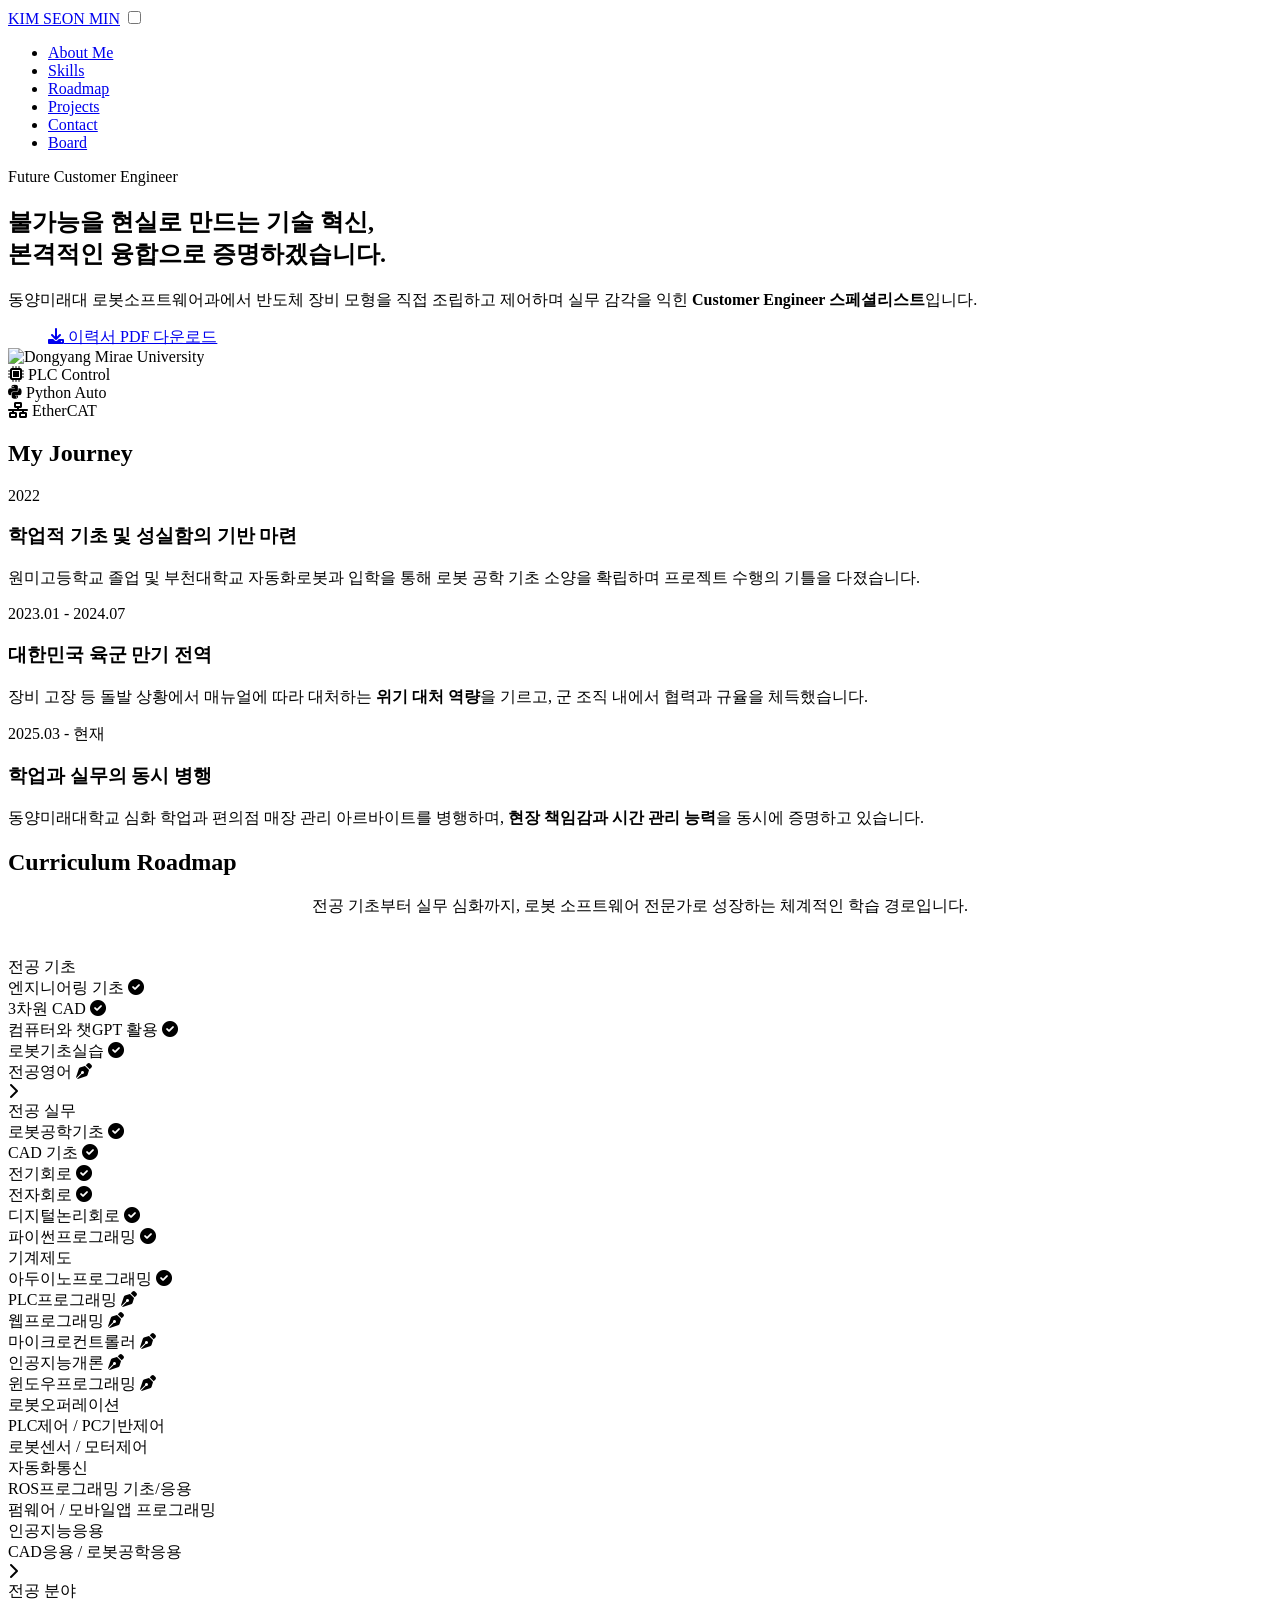
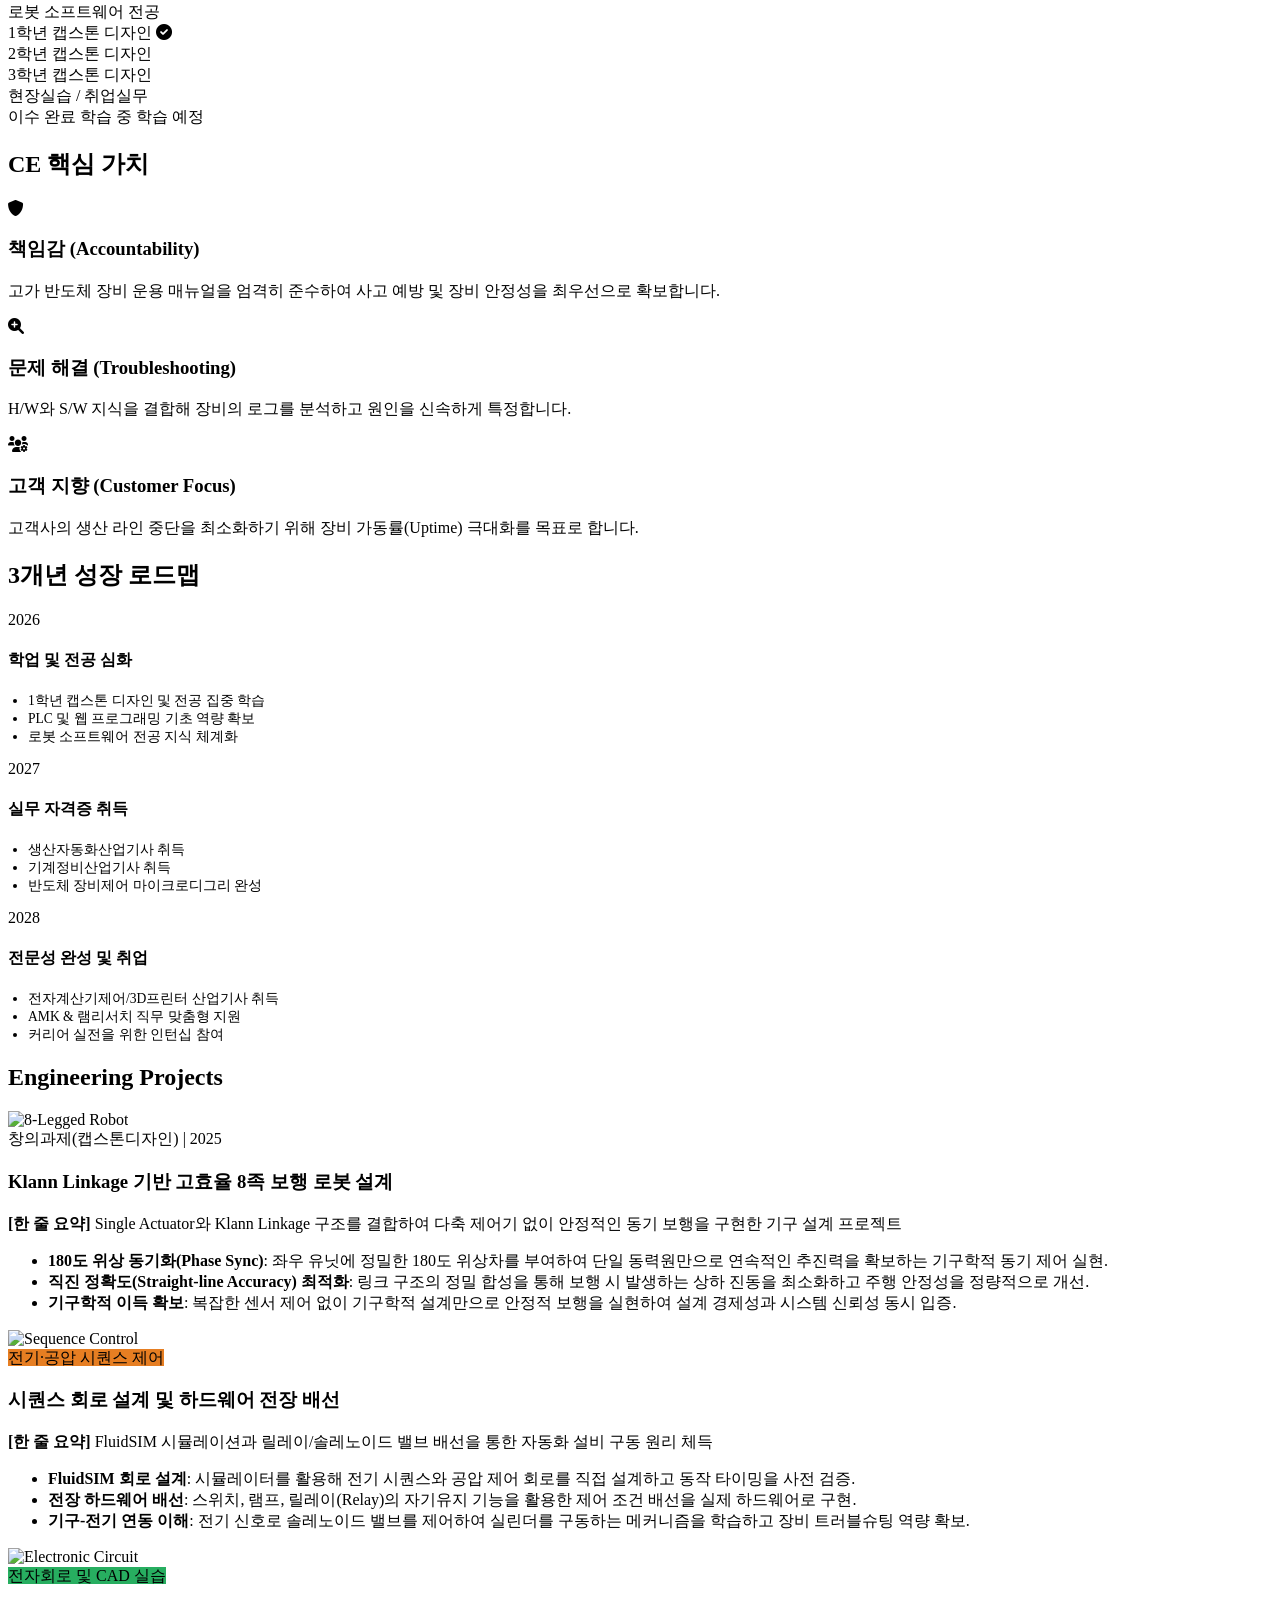
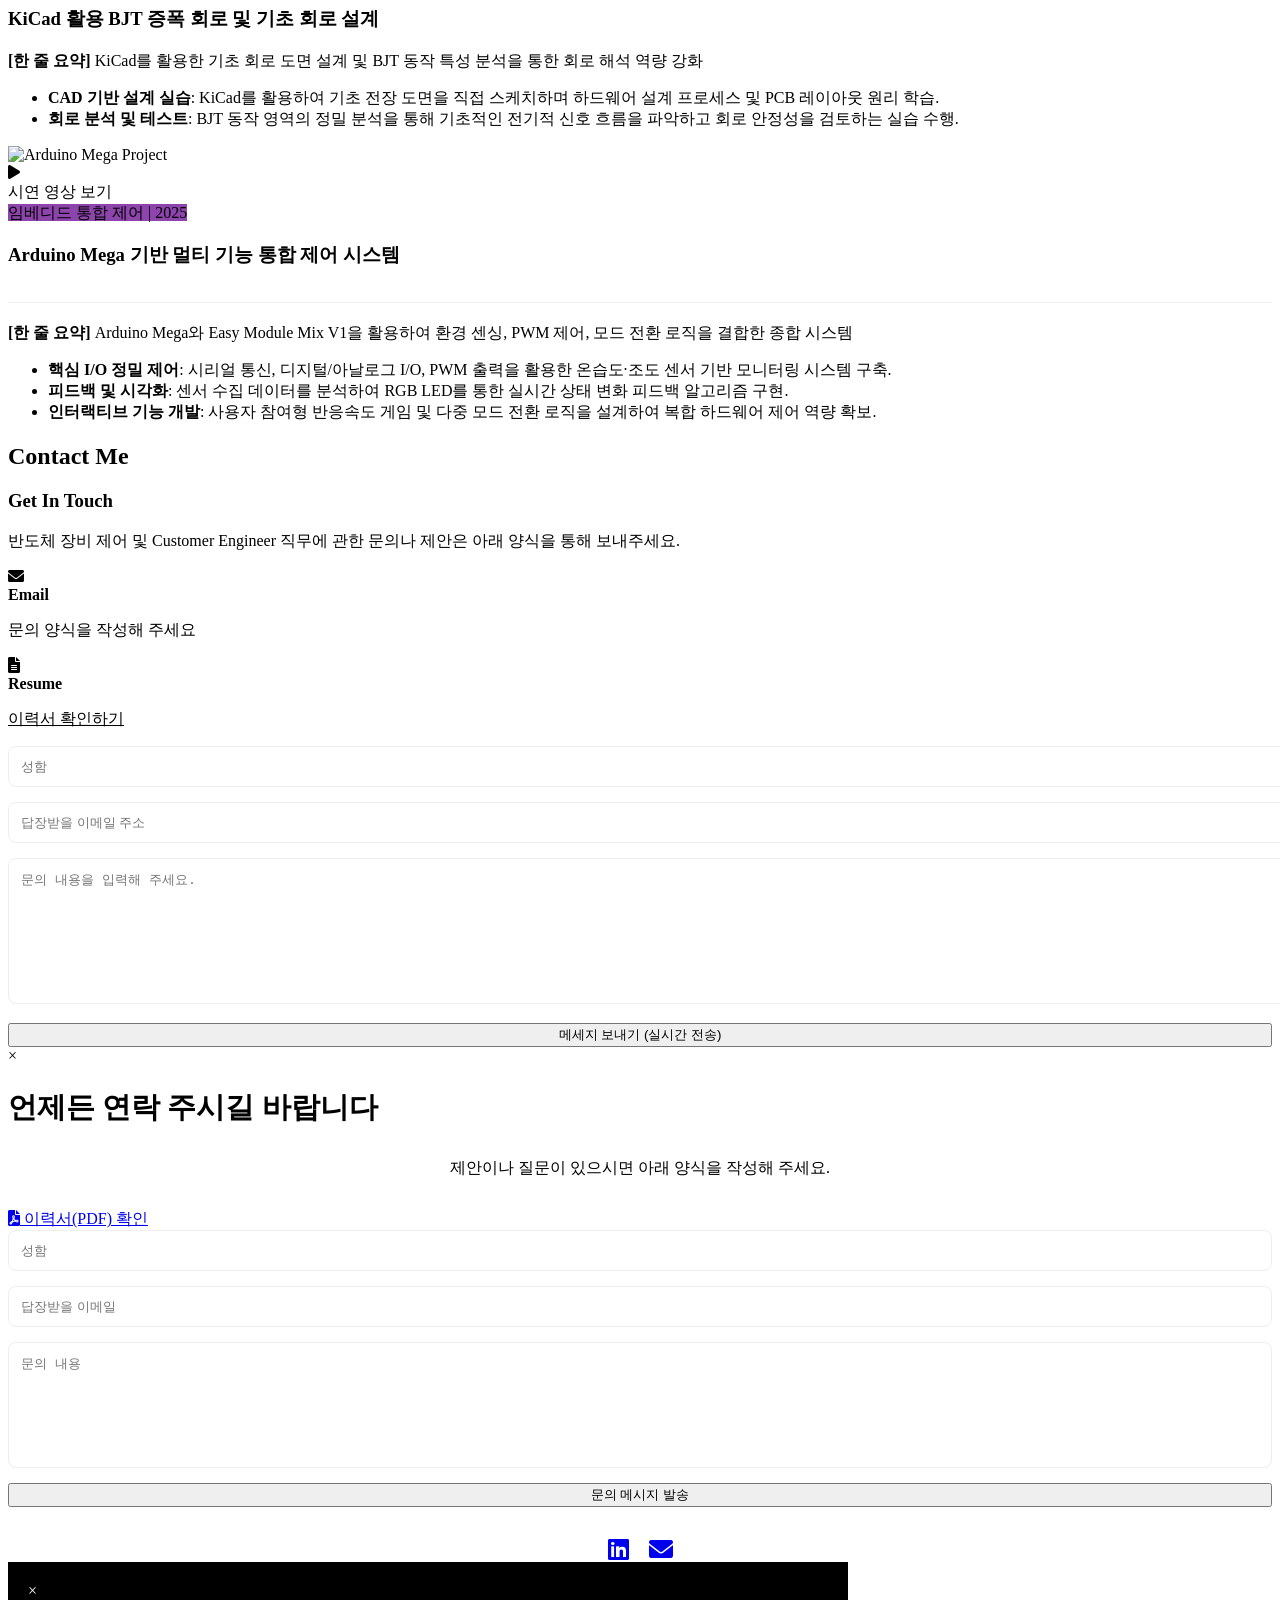
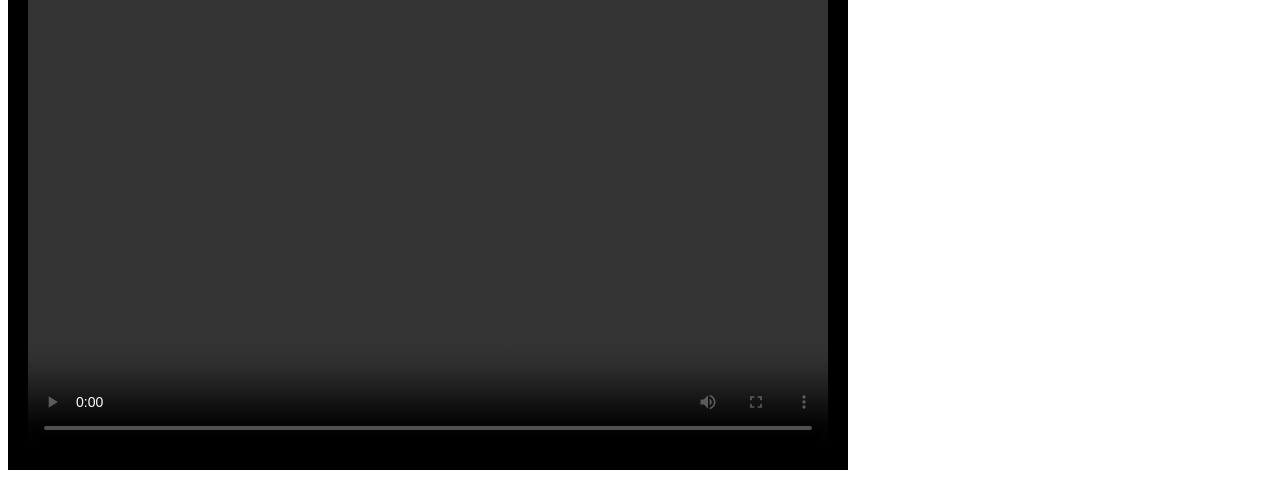
==== index.html @ 5b072cb4 "Add files via upload" ====
<!DOCTYPE html>
<html lang="ko">
<head>
    <meta charset="UTF-8">
    <meta name="viewport" content="width=device-width, initial-scale=1.0">
    <title>반도체 장비 제어 전문가 | Customer Engineer 포트폴리오</title>
    <meta name="description" content="AMK & 램리서치 타겟, 반도체 장비 제어(CE) 전문가 지망생의 차별화된 포트폴리오입니다.">
    <!-- Fonts: Montserrat & Open Sans -->
    <link href="https://fonts.googleapis.com/css2?family=Montserrat:wght@400;700;800&family=Open+Sans:wght@400;600;700&display=swap" rel="stylesheet">
    <!-- Font Awesome for icons -->
    <link rel="stylesheet" href="https://cdnjs.cloudflare.com/ajax/libs/font-awesome/6.0.0/css/all.min.css">
    <link rel="stylesheet" href="style.css">
</head>
<body>

    <!-- GNB -->
    <nav id="navbar">
        <div class="container">
            <a href="#home" class="logo">KIM SEON MIN</a>
            <input type="checkbox" id="nav-toggle" class="nav-toggle">
            <label for="nav-toggle" class="nav-toggle-label">
                <span></span>
            </label>
            <ul class="nav-links">
                <li><a href="#about">About Me</a></li>
                <li><a href="#skills">Skills</a></li>
                <li><a href="#roadmap">Roadmap</a></li>
                <li><a href="#projects">Projects</a></li>
                <li><a href="#contact">Contact</a></li>
                <li><a href="board.html">Board</a></li>
            </ul>
        </div>
    </nav>

    <!-- [Home] Hero: Split-Screen -->
    <section id="home" class="hero">
        <div class="container">
            <div class="hero-left fade-in">
                <span class="hero-badge">Future Customer Engineer</span>
                <h1>불가능을 현실로 만드는 기술 혁신,<br>본격적인 융합으로 증명하겠습니다.</h1>
                <p class="hero-p">동양미래대 로봇소프트웨어과에서 반도체 장비 모형을 직접 조립하고 제어하며 실무 감각을 익힌 <strong>Customer Engineer 스페셜리스트</strong>입니다.</p>
                <div class="hero-btns">
                    <a href="resume.html" target="_blank" class="btn-primary" style="padding: 15px 40px;"><i class="fas fa-download"></i> 이력서 PDF 다운로드</a>
                </div>
            </div>
            <div class="hero-right">
                <div class="layered-visual fade-in">
                    <img src="images/dmu_main.jpg" alt="Dongyang Mirae University" class="main-profile-img">
                    <div class="tech-layered-badge badge-1"><i class="fas fa-microchip"></i> PLC Control</div>
                    <div class="tech-layered-badge badge-2"><i class="fab fa-python"></i> Python Auto</div>
                    <div class="tech-layered-badge badge-3"><i class="fas fa-network-wired"></i> EtherCAT</div>
                </div>
            </div>
        </div>
    </section>

    <!-- [About Me] Detailed Timeline (Chronological: 2021 -> 2025) -->
    <section id="about" class="section bg-light">
        <div class="container">
            <h2 class="section-title fade-in">My Journey</h2>
            <div class="timeline fade-in">
                <!-- 1. Past -->
                <div class="timeline-item">
                    <div class="timeline-dot"></div>
                    <div class="timeline-date">2022</div>
                    <div class="timeline-content">
                        <h3>학업적 기초 및 성실함의 기반 마련</h3>
                        <p>원미고등학교 졸업 및 부천대학교 자동화로봇과 입학을 통해 로봇 공학 기초 소양을 확립하며 프로젝트 수행의 기틀을 다졌습니다.</p>
                    </div>
                </div>
                <!-- 2. Army -->
                <div class="timeline-item">
                    <div class="timeline-dot"></div>
                    <div class="timeline-date">2023.01 - 2024.07</div>
                    <div class="timeline-content">
                        <h3>대한민국 육군 만기 전역</h3>
                        <p>장비 고장 등 돌발 상황에서 매뉴얼에 따라 대처하는 <strong>위기 대처 역량</strong>을 기르고, 군 조직 내에서 협력과 규율을 체득했습니다.</p>
                    </div>
                </div>
                <!-- 3. Present (Newest) -->
                <div class="timeline-item">
                    <div class="timeline-dot"></div>
                    <div class="timeline-date">2025.03 - 현재</div>
                    <div class="timeline-content">
                        <h3>학업과 실무의 동시 병행</h3>
                        <p>동양미래대학교 심화 학업과 편의점 매장 관리 아르바이트를 병행하며, <strong>현장 책임감과 시간 관리 능력</strong>을 동시에 증명하고 있습니다.</p>
                    </div>
                </div>
            </div>
        </div>
    </section>

    <!-- [Curriculum] Academic Roadmap Expansion -->
    <section id="skills" class="section">
        <div class="container">
            <h2 class="section-title fade-in">Curriculum Roadmap</h2>
            <p class="section-subtitle fade-in" style="text-align: center; margin-bottom: 40px; color: var(--text-muted);">전공 기초부터 실무 심화까지, 로봇 소프트웨어 전문가로 성장하는 체계적인 학습 경로입니다.</p>
            
            <div class="curr-wrapper fade-in">
                <!-- 1. Foundation -->
                <div class="curr-card">
                    <div class="curr-header">전공 기초</div>
                    <div class="curr-list">
                        <div class="curr-item completed">엔지니어링 기초 <i class="fas fa-check-circle"></i></div>
                        <div class="curr-item completed">3차원 CAD <i class="fas fa-check-circle"></i></div>
                        <div class="curr-item completed">컴퓨터와 챗GPT 활용 <i class="fas fa-check-circle"></i></div>
                        <div class="curr-item completed">로봇기초실습 <i class="fas fa-check-circle"></i></div>
                        <div class="curr-item learning">전공영어 <i class="fas fa-pen-nib"></i></div>
                    </div>
                </div>

                <div class="curr-arrow"><i class="fas fa-chevron-right"></i></div>

                <!-- 2. Professional Practice -->
                <div class="curr-card wide">
                    <div class="curr-header">전공 실무</div>
                    <div class="curr-grid">
                        <div class="curr-col">
                            <div class="curr-item completed">로봇공학기초 <i class="fas fa-check-circle"></i></div>
                            <div class="curr-item completed">CAD 기초 <i class="fas fa-check-circle"></i></div>
                            <div class="curr-item completed">전기회로 <i class="fas fa-check-circle"></i></div>
                            <div class="curr-item completed">전자회로 <i class="fas fa-check-circle"></i></div>
                            <div class="curr-item completed">디지털논리회로 <i class="fas fa-check-circle"></i></div>
                            <div class="curr-item completed">파이썬프로그래밍 <i class="fas fa-check-circle"></i></div>
                            <div class="curr-item planned">기계제도</div>
                        </div>
                        <div class="curr-col">
                            <div class="curr-item completed">아두이노프로그래밍 <i class="fas fa-check-circle"></i></div>
                            <div class="curr-item learning">PLC프로그래밍 <i class="fas fa-pen-nib"></i></div>
                            <div class="curr-item learning">웹프로그래밍 <i class="fas fa-pen-nib"></i></div>
                            <div class="curr-item learning">마이크로컨트롤러 <i class="fas fa-pen-nib"></i></div>
                            <div class="curr-item learning">인공지능개론 <i class="fas fa-pen-nib"></i></div>
                            <div class="curr-item learning">윈도우프로그래밍 <i class="fas fa-pen-nib"></i></div>
                            <div class="curr-item planned">로봇오퍼레이션</div>
                        </div>
                        <div class="curr-col">
                            <div class="curr-item planned">PLC제어 / PC기반제어</div>
                            <div class="curr-item planned">로봇센서 / 모터제어</div>
                            <div class="curr-item planned">자동화통신</div>
                            <div class="curr-item planned">ROS프로그래밍 기초/응용</div>
                            <div class="curr-item planned">펌웨어 / 모바일앱 프로그래밍</div>
                            <div class="curr-item planned">인공지능응용</div>
                            <div class="curr-item planned">CAD응용 / 로봇공학응용</div>
                        </div>
                    </div>
                </div>

                <div class="curr-arrow"><i class="fas fa-chevron-right"></i></div>

                <!-- 3. Specialization -->
                <div class="curr-card">
                    <div class="curr-header">전공 분야</div>
                    <div class="curr-list">
                        <div class="curr-item special">로봇 소프트웨어 전공</div>
                        <div class="curr-item completed">1학년 캡스톤 디자인 <i class="fas fa-check-circle"></i></div>
                        <div class="curr-item planned">2학년 캡스톤 디자인</div>
                        <div class="curr-item planned">3학년 캡스톤 디자인</div>
                        <div class="curr-item planned">현장실습 / 취업실무</div>
                    </div>
                </div>
            </div>
            
            <!-- Legend -->
            <div class="curr-legend fade-in">
                <span class="legend-item"><span class="box-completed"></span> 이수 완료</span>
                <span class="legend-item"><span class="box-learning"></span> 학습 중</span>
                <span class="legend-item"><span class="box-planned"></span> 학습 예정</span>
            </div>
        </div>
    </section>

    <!-- [CE Values] -->
    <section id="values" class="section bg-light">
        <div class="container">
            <h2 class="section-title fade-in">CE 핵심 가치</h2>
            <div class="values-grid fade-in">
                <div class="value-item">
                    <i class="fas fa-shield-alt"></i>
                    <h3>책임감 (Accountability)</h3>
                    <p>고가 반도체 장비 운용 매뉴얼을 엄격히 준수하여 사고 예방 및 장비 안정성을 최우선으로 확보합니다.</p>
                </div>
                <div class="value-item">
                    <i class="fas fa-search-plus"></i>
                    <h3>문제 해결 (Troubleshooting)</h3>
                    <p>H/W와 S/W 지식을 결합해 장비의 로그를 분석하고 원인을 신속하게 특정합니다.</p>
                </div>
                <div class="value-item">
                    <i class="fas fa-users-cog"></i>
                    <h3>고객 지향 (Customer Focus)</h3>
                    <p>고객사의 생산 라인 중단을 최소화하기 위해 장비 가동률(Uptime) 극대화를 목표로 합니다.</p>
                </div>
            </div>
        </div>
    </section>

    <!-- [Roadmap] Detailed Roadmap -->
    <section id="roadmap" class="section">
        <div class="container">
            <h2 class="section-title fade-in">3개년 성장 로드맵</h2>
            <div class="roadmap-flow fade-in">
                <div class="roadmap-node">
                    <div class="node-year">2026</div>
                    <h4>학업 및 전공 심화</h4>
                    <ul style="font-size: 0.85rem; text-align: left; list-style: disc; padding-left: 20px;">
                        <li>1학년 캡스톤 디자인 및 전공 집중 학습</li>
                        <li>PLC 및 웹 프로그래밍 기초 역량 확보</li>
                        <li>로봇 소프트웨어 전공 지식 체계화</li>
                    </ul>
                </div>
                <div class="roadmap-node">
                    <div class="node-year">2027</div>
                    <h4>실무 자격증 취득</h4>
                    <ul style="font-size: 0.85rem; text-align: left; list-style: disc; padding-left: 20px;">
                        <li>생산자동화산업기사 취득</li>
                        <li>기계정비산업기사 취득</li>
                        <li>반도체 장비제어 마이크로디그리 완성</li>
                    </ul>
                </div>
                <div class="roadmap-node">
                    <div class="node-year">2028</div>
                    <h4>전문성 완성 및 취업</h4>
                    <ul style="font-size: 0.85rem; text-align: left; list-style: disc; padding-left: 20px;">
                        <li>전자계산기제어/3D프린터 산업기사 취득</li>
                        <li>AMK & 램리서치 직무 맞춤형 지원</li>
                        <li>커리어 실전을 위한 인턴십 참여</li>
                    </ul>
                </div>
            </div>
        </div>
    </section>

    <!-- [Projects] Detailed Engineering Section -->
    <section id="projects" class="section bg-light">
        <div class="container">
            <h2 class="section-title fade-in">Engineering Projects</h2>
            <div class="project-list-clean">
                <!-- Project 1: 8-Legged Robot -->
                <div class="project-card-v2 fade-in">
                    <div class="project-img-v2">
                        <img src="images/8leg.jpg" alt="8-Legged Robot">
                    </div>
                    <div class="project-details-v2">
                        <div class="project-header-v2">
                            <span class="project-tag-v2">창의과제(캡스톤디자인) | 2025</span>
                            <h3>Klann Linkage 기반 고효율 8족 보행 로봇 설계</h3>
                        </div>
                        <div class="project-star-content">
                            <p class="project-summary"><b>[한 줄 요약]</b> Single Actuator와 Klann Linkage 구조를 결합하여 다축 제어기 없이 안정적인 동기 보행을 구현한 기구 설계 프로젝트</p>
                            <ul class="project-bullet-list">
                                <li><b>180도 위상 동기화(Phase Sync)</b>: 좌우 유닛에 정밀한 180도 위상차를 부여하여 단일 동력원만으로 연속적인 추진력을 확보하는 기구학적 동기 제어 실현.</li>
                                <li><b>직진 정확도(Straight-line Accuracy) 최적화</b>: 링크 구조의 정밀 합성을 통해 보행 시 발생하는 상하 진동을 최소화하고 주행 안정성을 정량적으로 개선.</li>
                                <li><b>기구학적 이득 확보</b>: 복잡한 센서 제어 없이 기구학적 설계만으로 안정적 보행을 실현하여 설계 경제성과 시스템 신뢰성 동시 입증.</li>
                            </ul>
                        </div>
                    </div>
                </div>

                <!-- Project 2: Automation Control -->
                <div class="project-card-v2 fade-in">
                    <div class="project-img-v2">
                        <img src="images/plc.png" alt="Sequence Control">
                    </div>
                    <div class="project-details-v2">
                        <div class="project-header-v2">
                            <span class="project-tag-v2" style="background:#e67e22;">전기·공압 시퀀스 제어</span>
                            <h3>시퀀스 회로 설계 및 하드웨어 전장 배선</h3>
                        </div>
                        <div class="project-star-content">
                            <p class="project-summary"><b>[한 줄 요약]</b> FluidSIM 시뮬레이션과 릴레이/솔레노이드 밸브 배선을 통한 자동화 설비 구동 원리 체득</p>
                            <ul class="project-bullet-list">
                                <li><b>FluidSIM 회로 설계</b>: 시뮬레이터를 활용해 전기 시퀀스와 공압 제어 회로를 직접 설계하고 동작 타이밍을 사전 검증.</li>
                                <li><b>전장 하드웨어 배선</b>: 스위치, 램프, 릴레이(Relay)의 자기유지 기능을 활용한 제어 조건 배선을 실제 하드웨어로 구현.</li>
                                <li><b>기구-전기 연동 이해</b>: 전기 신호로 솔레노이드 밸브를 제어하여 실린더를 구동하는 메커니즘을 학습하고 장비 트러블슈팅 역량 확보.</li>
                            </ul>
                        </div>
                    </div>
                </div>

                <!-- Project 3: Basic Circuit Design -->
                <div class="project-card-v2 fade-in">
                    <div class="project-img-v2">
                        <img src="images/과제2.png" alt="Electronic Circuit" style="object-fit: contain; background: #fff;">
                    </div>
                    <div class="project-details-v2">
                        <div class="project-header-v2">
                            <span class="project-tag-v2" style="background:#27ae60;">전자회로 및 CAD 실습</span>
                            <h3>KiCad 활용 BJT 증폭 회로 및 기초 회로 설계</h3>
                        </div>
                        <div class="project-star-content">
                            <p class="project-summary"><b>[한 줄 요약]</b> KiCad를 활용한 기초 회로 도면 설계 및 BJT 동작 특성 분석을 통한 회로 해석 역량 강화</p>
                            <ul class="project-bullet-list">
                                <li><b>CAD 기반 설계 실습</b>: KiCad를 활용하여 기초 전장 도면을 직접 스케치하며 하드웨어 설계 프로세스 및 PCB 레이아웃 원리 학습.</li>
                                <li><b>회로 분석 및 테스트</b>: BJT 동작 영역의 정밀 분석을 통해 기초적인 전기적 신호 흐름을 파악하고 회로 안정성을 검토하는 실습 수행.</li>
                            </ul>
                        </div>
                    </div>
                </div>

                <!-- Project 4: Software Foundational -->
                <!-- Project 4: Arduino Mega Integrated System -->
                <div class="project-card-v2 fade-in">
                    <div class="project-img-v2">
                        <img src="images/arduino.png" alt="Arduino Mega Project">
                        <div class="video-overlay" onclick="openVideoModal('videos/arduino_demo.mp4')">
                            <div class="play-btn">
                                <i class="fas fa-play"></i>
                            </div>
                            <span>시연 영상 보기</span>
                        </div>
                    </div>
                    <div class="project-details-v2">
                        <div class="project-header-v2" style="border-bottom: 1px solid #f0f0f0; margin-bottom: 20px; padding-bottom: 15px;">
                            <span class="project-tag-v2" style="background:#8e44ad;">임베디드 통합 제어 | 2025</span>
                            <h3>Arduino Mega 기반 멀티 기능 통합 제어 시스템</h3>
                        </div>
                        <div class="project-star-content">
                            <p class="project-summary"><b>[한 줄 요약]</b> Arduino Mega와 Easy Module Mix V1을 활용하여 환경 센싱, PWM 제어, 모드 전환 로직을 결합한 종합 시스템</p>
                            <ul class="project-bullet-list">
                                <li><b>핵심 I/O 정밀 제어</b>: 시리얼 통신, 디지털/아날로그 I/O, PWM 출력을 활용한 온습도·조도 센서 기반 모니터링 시스템 구축.</li>
                                <li><b>피드백 및 시각화</b>: 센서 수집 데이터를 분석하여 RGB LED를 통한 실시간 상태 변화 피드백 알고리즘 구현.</li>
                                <li><b>인터랙티브 기능 개발</b>: 사용자 참여형 반응속도 게임 및 다중 모드 전환 로직을 설계하여 복합 하드웨어 제어 역량 확보.</li>
                            </ul>
                        </div>
                    </div>
                </div>
            </div>
        </div>
    </section>

    <!-- [Contact Section] New Dedicated Section -->
    <section id="contact" class="section bg-light">
        <div class="container">
            <h2 class="section-title fade-in">Contact Me</h2>
            <div class="contact-section-content fade-in">
                <div class="contact-info-direct">
                    <h3>Get In Touch</h3>
                    <p>반도체 장비 제어 및 Customer Engineer 직무에 관한 문의나 제안은 아래 양식을 통해 보내주세요.</p>
                    <div class="contact-method">
                        <i class="fas fa-envelope"></i>
                        <div>
                            <strong>Email</strong>
                            <p>문의 양식을 작성해 주세요</p>
                        </div>
                    </div>
                    <div class="contact-method">
                        <i class="fas fa-file-alt"></i>
                        <div>
                            <strong>Resume</strong>
                            <p><a href="resume.html" target="_blank" style="color: var(--primary-blue); text-decoration: underline;">이력서 확인하기</a></p>
                        </div>
                    </div>
                </div>
                <div class="contact-form-area">
                    <!-- Formspree: 사용자 전용 ID(xdaynqgb) 적용 완료 -->
                    <form id="contactFormSection" action="https://formspree.io/f/xdaynqgb" method="POST">
                        <input type="text" name="name" id="contactName" placeholder="성함" required style="width: 100%; padding: 12px; margin-bottom: 15px; border-radius: 8px; border: 1px solid #eee; resize: none; outline: none;">
                        <input type="email" name="email" id="contactEmail" placeholder="답장받을 이메일 주소" required style="width: 100%; padding: 12px; margin-bottom: 15px; border-radius: 8px; border: 1px solid #eee; resize: none; outline: none;">
                        <textarea name="message" id="contactMessage" placeholder="문의 내용을 입력해 주세요." required style="width: 100%; padding: 12px; height: 120px; border-radius: 8px; border: 1px solid #eee; margin-bottom: 15px; resize: none; outline: none;"></textarea>
                        <button type="submit" class="btn-primary" style="width: 100%;">메세지 보내기 (실시간 전송)</button>
                    </form>
                    <div id="formStatusSection" style="margin-top: 10px; font-weight: 600; text-align: center; display: none;"></div>
                </div>
            </div>
        </div>
    </section>


    <!-- Contact Modal -->
    <div class="modal" id="contactModal">
        <div class="modal-content">
            <span class="close-modal" id="closeModal">&times;</span>
            <h2 class="section-title" style="font-size: 1.8rem; margin-bottom: 30px;">언제든 연락 주시길 바랍니다</h2>
            <p style="text-align: center; margin-bottom: 30px; color: var(--text-muted);">제안이나 질문이 있으시면 아래 양식을 작성해 주세요.</p>
            
            <a href="resume.html" target="_blank" class="resume-btn" style="margin-bottom: 20px;"><i class="fas fa-file-pdf"></i> 이력서(PDF) 확인</a>
            
            <form id="contactFormModal" action="https://formspree.io/f/xdaynqgb" method="POST" style="display: flex; flex-direction: column; gap: 15px;">
                <input type="text" name="name" id="contactNameModal" placeholder="성함" required style="padding: 12px; border: 1px solid #eee; border-radius: 8px; resize: none; outline: none;">
                <input type="email" name="email" id="contactEmailModal" placeholder="답장받을 이메일" required style="padding: 12px; border: 1px solid #eee; border-radius: 8px; resize: none; outline: none;">
                <textarea name="message" id="contactMessageModal" placeholder="문의 내용" required style="padding: 12px; border: 1px solid #eee; border-radius: 8px; height: 100px; resize: none; outline: none;"></textarea>
                <button type="submit" class="btn-primary">문의 메시지 발송</button>
                <div id="formStatusModal" style="font-weight: 600; text-align: center; display: none;"></div>
            </form>
            
            <div style="margin-top: 30px; text-align: center; display: flex; justify-content: center; gap: 20px;">
                <a href="#"><i class="fab fa-linkedin" style="font-size: 1.5rem; color: var(--primary-blue);"></i></a>
                <a href="#"><i class="fas fa-envelope" style="font-size: 1.5rem; color: var(--text-muted);"></i></a>
            </div>
        </div>
    </div>

    <!-- Video Modal -->
    <div class="modal" id="videoModal">
        <div class="modal-content" style="max-width: 800px; padding: 20px; background: #000;">
            <span class="close-modal" id="closeVideoModal" style="color: white; top: -40px; right: 0;">&times;</span>
            <div class="video-container" style="position: relative; width: 100%; height: 0; padding-bottom: 56.25%;">
                <video id="projectVideo" controls style="position: absolute; top: 0; left: 0; width: 100%; height: 100%;">
                    브라우저가 비디오 재생을 지원하지 않습니다.
                </video>
            </div>
        </div>
    </div>

    <!-- Firebase App/Firestore Compat SDK -->
    <script src="https://www.gstatic.com/firebasejs/10.7.0/firebase-app-compat.js"></script>
    <script src="https://www.gstatic.com/firebasejs/10.7.0/firebase-firestore-compat.js"></script>
    <script src="main.js"></script>
</body>
</html>
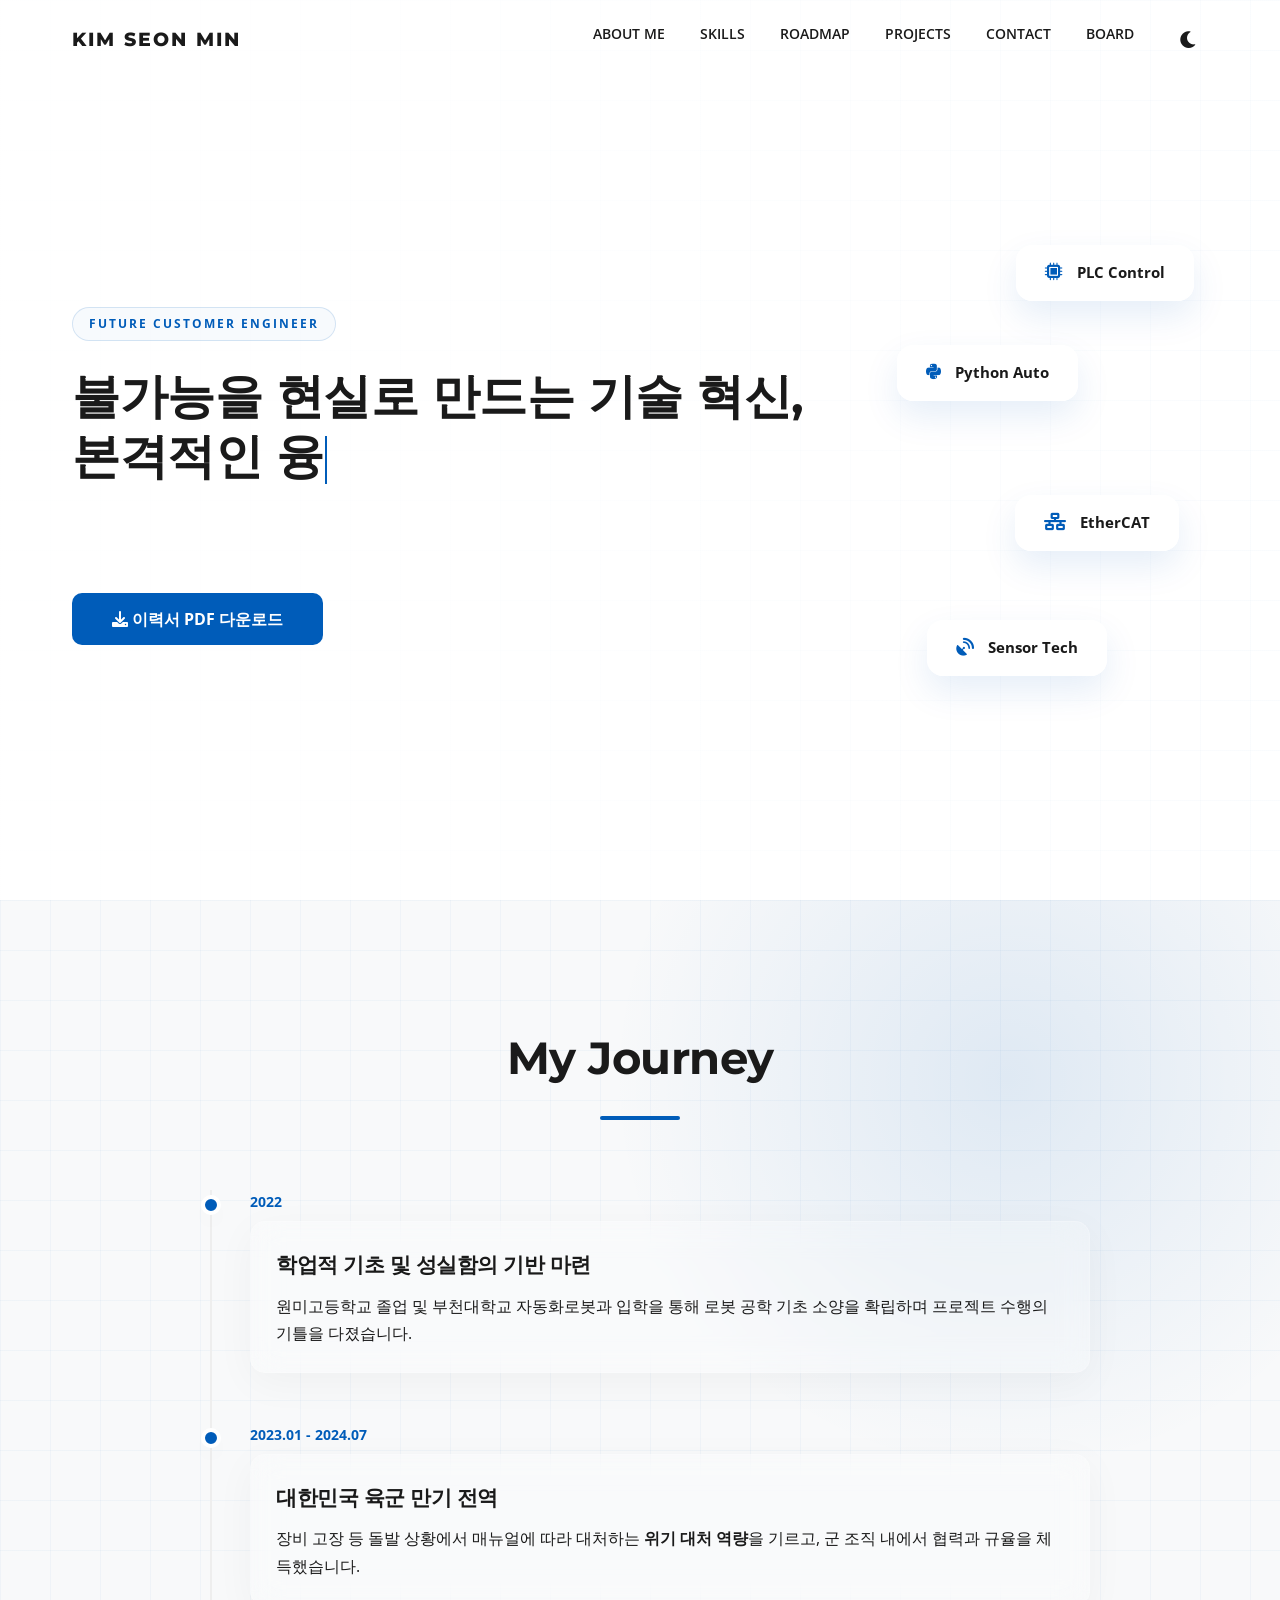
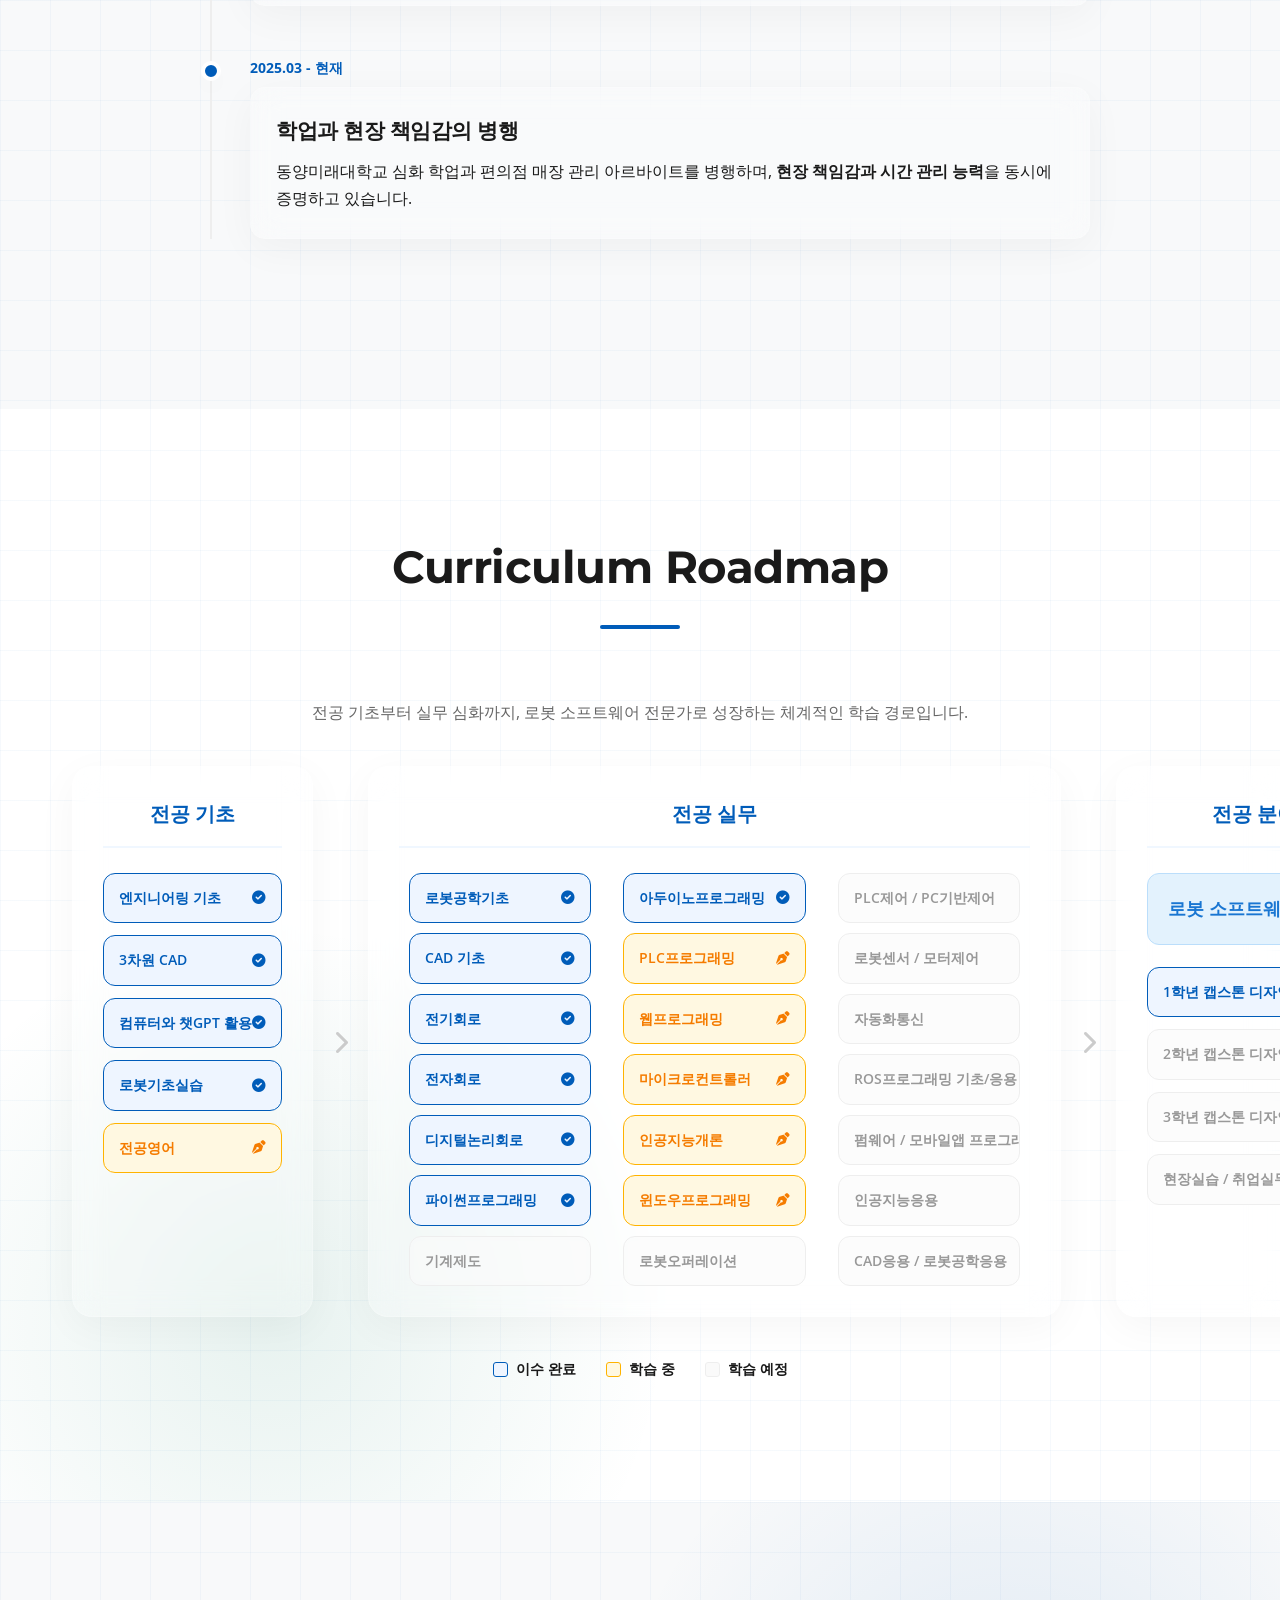
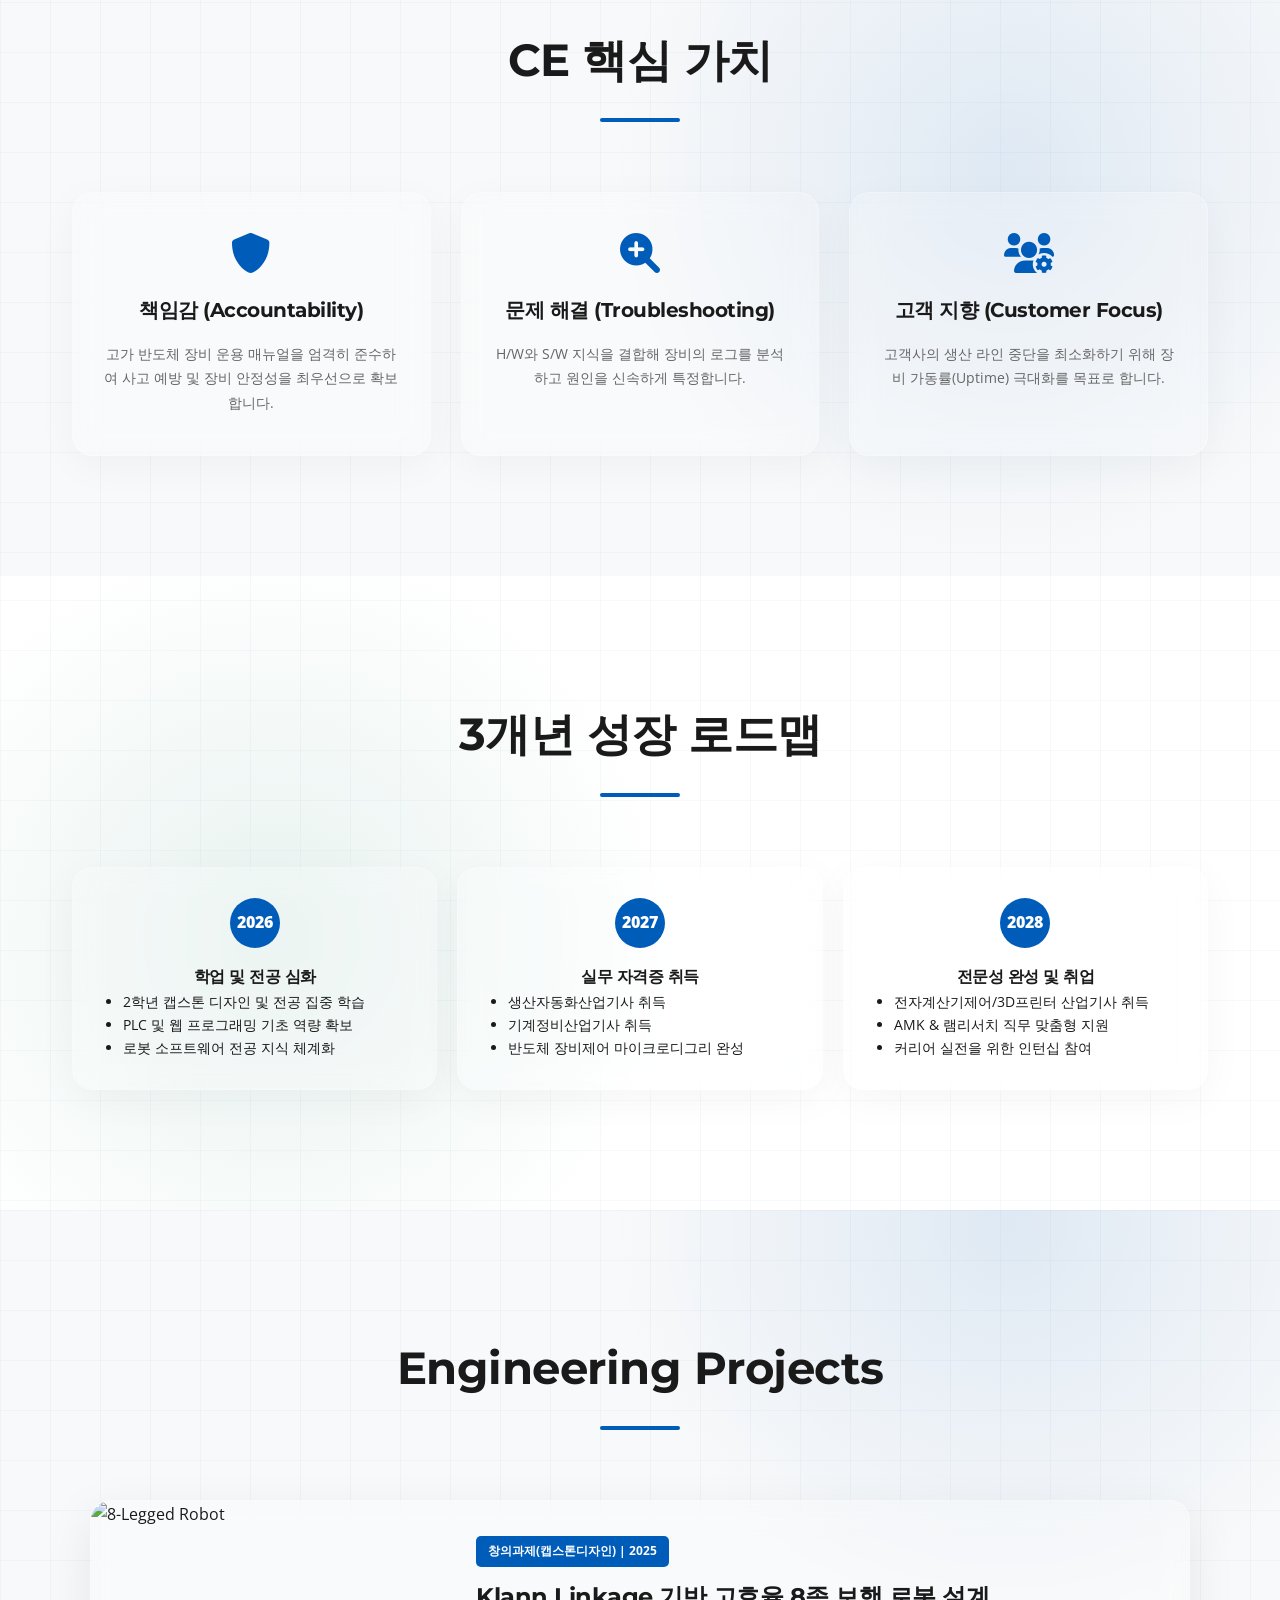
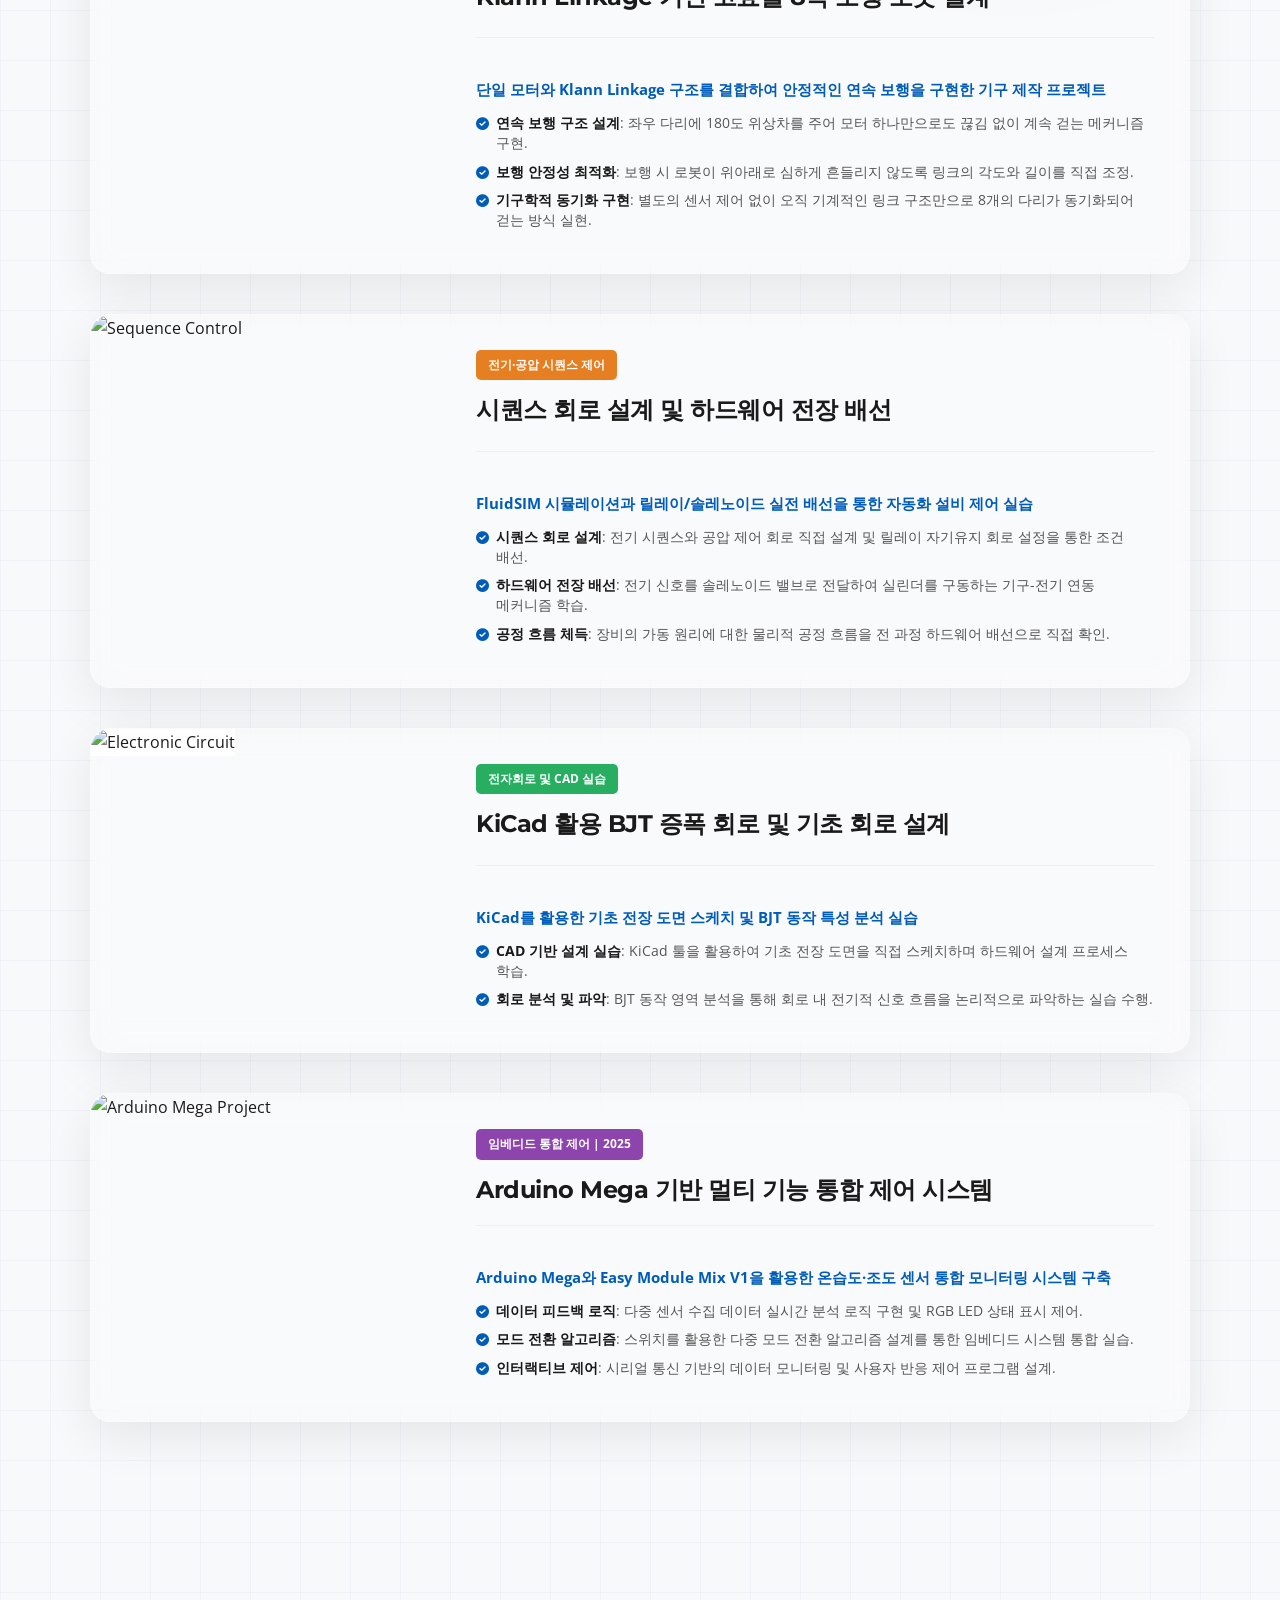
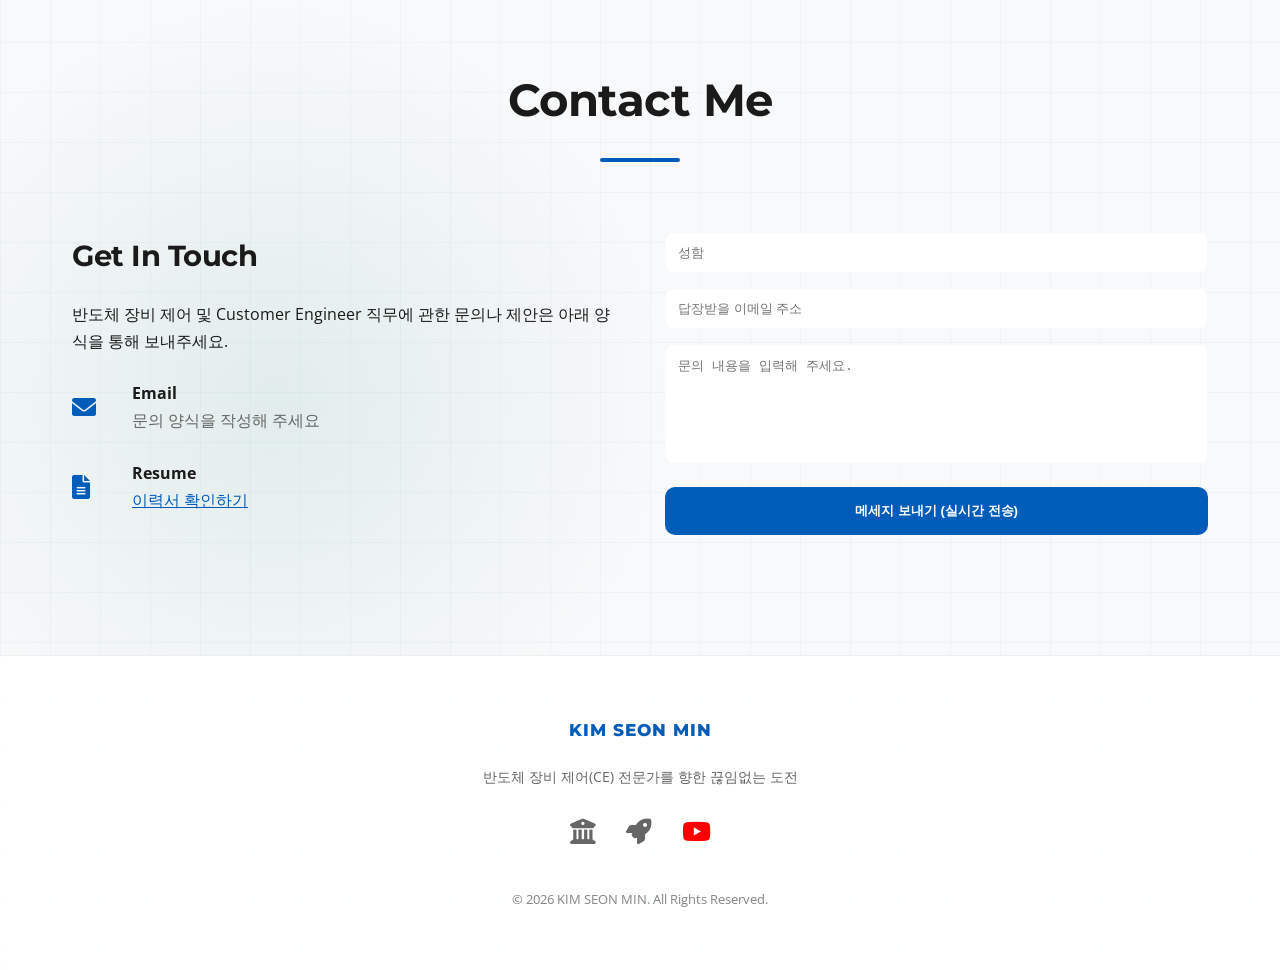
==== commit 4657fe4b: "Add files via upload" ====
--- a/index.html
+++ b/index.html
@@ -28,6 +28,11 @@
                 <li><a href="#projects">Projects</a></li>
                 <li><a href="#contact">Contact</a></li>
                 <li><a href="board.html">Board</a></li>
+                <li>
+                    <button id="theme-toggle" class="theme-toggle-btn" title="테마 변경">
+                        <i class="fas fa-moon"></i>
+                    </button>
+                </li>
             </ul>
         </div>
     </nav>
@@ -35,20 +40,20 @@
     <!-- [Home] Hero: Split-Screen -->
     <section id="home" class="hero">
         <div class="container">
-            <div class="hero-left fade-in">
-                <span class="hero-badge">Future Customer Engineer</span>
-                <h1>불가능을 현실로 만드는 기술 혁신,<br>본격적인 융합으로 증명하겠습니다.</h1>
-                <p class="hero-p">동양미래대 로봇소프트웨어과에서 반도체 장비 모형을 직접 조립하고 제어하며 실무 감각을 익힌 <strong>Customer Engineer 스페셜리스트</strong>입니다.</p>
+            <div class="hero-left">
+                <span class="hero-badge float-slow">Future Customer Engineer</span>
+                <h1 id="hero-typing-h1" style="min-height: 2.5em;"></h1>
+                <p id="hero-typing-p" class="hero-p" style="min-height: 3em;"></p>
                 <div class="hero-btns">
                     <a href="resume.html" target="_blank" class="btn-primary" style="padding: 15px 40px;"><i class="fas fa-download"></i> 이력서 PDF 다운로드</a>
                 </div>
             </div>
-            <div class="hero-right">
-                <div class="layered-visual fade-in">
-                    <img src="images/dmu_main.jpg" alt="Dongyang Mirae University" class="main-profile-img">
+            <div class="hero-right" style="flex: 0.5;">
+                <div class="tech-floating-badges">
                     <div class="tech-layered-badge badge-1"><i class="fas fa-microchip"></i> PLC Control</div>
                     <div class="tech-layered-badge badge-2"><i class="fab fa-python"></i> Python Auto</div>
                     <div class="tech-layered-badge badge-3"><i class="fas fa-network-wired"></i> EtherCAT</div>
+                    <div class="tech-layered-badge badge-4"><i class="fas fa-satellite-dish"></i> Sensor Tech</div>
                 </div>
             </div>
         </div>
@@ -60,7 +65,7 @@
             <h2 class="section-title fade-in">My Journey</h2>
             <div class="timeline fade-in">
                 <!-- 1. Past -->
-                <div class="timeline-item">
+                <div class="timeline-item fade-up" data-delay="0">
                     <div class="timeline-dot"></div>
                     <div class="timeline-date">2022</div>
                     <div class="timeline-content">
@@ -69,7 +74,7 @@
                     </div>
                 </div>
                 <!-- 2. Army -->
-                <div class="timeline-item">
+                <div class="timeline-item fade-up" data-delay="200">
                     <div class="timeline-dot"></div>
                     <div class="timeline-date">2023.01 - 2024.07</div>
                     <div class="timeline-content">
@@ -78,11 +83,11 @@
                     </div>
                 </div>
                 <!-- 3. Present (Newest) -->
-                <div class="timeline-item">
+                <div class="timeline-item fade-up" data-delay="400">
                     <div class="timeline-dot"></div>
                     <div class="timeline-date">2025.03 - 현재</div>
                     <div class="timeline-content">
-                        <h3>학업과 실무의 동시 병행</h3>
+                        <h3>학업과 현장 책임감의 병행</h3>
                         <p>동양미래대학교 심화 학업과 편의점 매장 관리 아르바이트를 병행하며, <strong>현장 책임감과 시간 관리 능력</strong>을 동시에 증명하고 있습니다.</p>
                     </div>
                 </div>
@@ -97,8 +102,7 @@
             <p class="section-subtitle fade-in" style="text-align: center; margin-bottom: 40px; color: var(--text-muted);">전공 기초부터 실무 심화까지, 로봇 소프트웨어 전문가로 성장하는 체계적인 학습 경로입니다.</p>
             
             <div class="curr-wrapper fade-in">
-                <!-- 1. Foundation -->
-                <div class="curr-card">
+                <div class="curr-card fade-up" data-delay="0">
                     <div class="curr-header">전공 기초</div>
                     <div class="curr-list">
                         <div class="curr-item completed">엔지니어링 기초 <i class="fas fa-check-circle"></i></div>
@@ -109,10 +113,10 @@
                     </div>
                 </div>
 
-                <div class="curr-arrow"><i class="fas fa-chevron-right"></i></div>
+                <div class="curr-arrow fade-in" data-delay="200"><i class="fas fa-chevron-right"></i></div>
 
                 <!-- 2. Professional Practice -->
-                <div class="curr-card wide">
+                <div class="curr-card wide fade-up" data-delay="400">
                     <div class="curr-header">전공 실무</div>
                     <div class="curr-grid">
                         <div class="curr-col">
@@ -145,10 +149,10 @@
                     </div>
                 </div>
 
-                <div class="curr-arrow"><i class="fas fa-chevron-right"></i></div>
+                <div class="curr-arrow fade-in" data-delay="600"><i class="fas fa-chevron-right"></i></div>
 
                 <!-- 3. Specialization -->
-                <div class="curr-card">
+                <div class="curr-card fade-up" data-delay="800">
                     <div class="curr-header">전공 분야</div>
                     <div class="curr-list">
                         <div class="curr-item special">로봇 소프트웨어 전공</div>
@@ -198,16 +202,16 @@
         <div class="container">
             <h2 class="section-title fade-in">3개년 성장 로드맵</h2>
             <div class="roadmap-flow fade-in">
-                <div class="roadmap-node">
+                <div class="roadmap-node fade-up" data-delay="0">
                     <div class="node-year">2026</div>
                     <h4>학업 및 전공 심화</h4>
                     <ul style="font-size: 0.85rem; text-align: left; list-style: disc; padding-left: 20px;">
-                        <li>1학년 캡스톤 디자인 및 전공 집중 학습</li>
+                        <li>2학년 캡스톤 디자인 및 전공 집중 학습</li>
                         <li>PLC 및 웹 프로그래밍 기초 역량 확보</li>
                         <li>로봇 소프트웨어 전공 지식 체계화</li>
                     </ul>
                 </div>
-                <div class="roadmap-node">
+                <div class="roadmap-node fade-up" data-delay="200">
                     <div class="node-year">2027</div>
                     <h4>실무 자격증 취득</h4>
                     <ul style="font-size: 0.85rem; text-align: left; list-style: disc; padding-left: 20px;">
@@ -216,7 +220,7 @@
                         <li>반도체 장비제어 마이크로디그리 완성</li>
                     </ul>
                 </div>
-                <div class="roadmap-node">
+                <div class="roadmap-node fade-up" data-delay="400">
                     <div class="node-year">2028</div>
                     <h4>전문성 완성 및 취업</h4>
                     <ul style="font-size: 0.85rem; text-align: left; list-style: disc; padding-left: 20px;">
@@ -235,7 +239,7 @@
             <h2 class="section-title fade-in">Engineering Projects</h2>
             <div class="project-list-clean">
                 <!-- Project 1: 8-Legged Robot -->
-                <div class="project-card-v2 fade-in">
+                <div class="project-card-v2 hover-lift fade-up" data-delay="0">
                     <div class="project-img-v2">
                         <img src="images/8leg.jpg" alt="8-Legged Robot">
                     </div>
@@ -245,18 +249,18 @@
                             <h3>Klann Linkage 기반 고효율 8족 보행 로봇 설계</h3>
                         </div>
                         <div class="project-star-content">
-                            <p class="project-summary"><b>[한 줄 요약]</b> Single Actuator와 Klann Linkage 구조를 결합하여 다축 제어기 없이 안정적인 동기 보행을 구현한 기구 설계 프로젝트</p>
+                            <p class="project-summary"><b>단일 모터와 Klann Linkage 구조를 결합하여 안정적인 연속 보행을 구현한 기구 제작 프로젝트</b></p>
                             <ul class="project-bullet-list">
-                                <li><b>180도 위상 동기화(Phase Sync)</b>: 좌우 유닛에 정밀한 180도 위상차를 부여하여 단일 동력원만으로 연속적인 추진력을 확보하는 기구학적 동기 제어 실현.</li>
-                                <li><b>직진 정확도(Straight-line Accuracy) 최적화</b>: 링크 구조의 정밀 합성을 통해 보행 시 발생하는 상하 진동을 최소화하고 주행 안정성을 정량적으로 개선.</li>
-                                <li><b>기구학적 이득 확보</b>: 복잡한 센서 제어 없이 기구학적 설계만으로 안정적 보행을 실현하여 설계 경제성과 시스템 신뢰성 동시 입증.</li>
+                                <li><b>연속 보행 구조 설계</b>: 좌우 다리에 180도 위상차를 주어 모터 하나만으로도 끊김 없이 계속 걷는 메커니즘 구현.</li>
+                                <li><b>보행 안정성 최적화</b>: 보행 시 로봇이 위아래로 심하게 흔들리지 않도록 링크의 각도와 길이를 직접 조정.</li>
+                                <li><b>기구학적 동기화 구현</b>: 별도의 센서 제어 없이 오직 기계적인 링크 구조만으로 8개의 다리가 동기화되어 걷는 방식 실현.</li>
                             </ul>
                         </div>
                     </div>
                 </div>
 
                 <!-- Project 2: Automation Control -->
-                <div class="project-card-v2 fade-in">
+                <div class="project-card-v2 hover-lift fade-up" data-delay="150">
                     <div class="project-img-v2">
                         <img src="images/plc.png" alt="Sequence Control">
                     </div>
@@ -266,20 +270,20 @@
                             <h3>시퀀스 회로 설계 및 하드웨어 전장 배선</h3>
                         </div>
                         <div class="project-star-content">
-                            <p class="project-summary"><b>[한 줄 요약]</b> FluidSIM 시뮬레이션과 릴레이/솔레노이드 밸브 배선을 통한 자동화 설비 구동 원리 체득</p>
+                            <p class="project-summary"><b>FluidSIM 시뮬레이션과 릴레이/솔레노이드 실전 배선을 통한 자동화 설비 제어 실습</b></p>
                             <ul class="project-bullet-list">
-                                <li><b>FluidSIM 회로 설계</b>: 시뮬레이터를 활용해 전기 시퀀스와 공압 제어 회로를 직접 설계하고 동작 타이밍을 사전 검증.</li>
-                                <li><b>전장 하드웨어 배선</b>: 스위치, 램프, 릴레이(Relay)의 자기유지 기능을 활용한 제어 조건 배선을 실제 하드웨어로 구현.</li>
-                                <li><b>기구-전기 연동 이해</b>: 전기 신호로 솔레노이드 밸브를 제어하여 실린더를 구동하는 메커니즘을 학습하고 장비 트러블슈팅 역량 확보.</li>
+                                <li><b>시퀀스 회로 설계</b>: 전기 시퀀스와 공압 제어 회로 직접 설계 및 릴레이 자기유지 회로 설정을 통한 조건 배선.</li>
+                                <li><b>하드웨어 전장 배선</b>: 전기 신호를 솔레노이드 밸브로 전달하여 실린더를 구동하는 기구-전기 연동 메커니즘 학습.</li>
+                                <li><b>공정 흐름 체득</b>: 장비의 가동 원리에 대한 물리적 공정 흐름을 전 과정 하드웨어 배선으로 직접 확인.</li>
                             </ul>
                         </div>
                     </div>
                 </div>
 
                 <!-- Project 3: Basic Circuit Design -->
-                <div class="project-card-v2 fade-in">
+                <div class="project-card-v2 hover-lift fade-up" data-delay="300">
                     <div class="project-img-v2">
-                        <img src="images/과제2.png" alt="Electronic Circuit" style="object-fit: contain; background: #fff;">
+                        <img src="images/kicad_project.png" alt="Electronic Circuit" style="object-fit: contain; background: #fff;">
                     </div>
                     <div class="project-details-v2">
                         <div class="project-header-v2">
@@ -287,10 +291,10 @@
                             <h3>KiCad 활용 BJT 증폭 회로 및 기초 회로 설계</h3>
                         </div>
                         <div class="project-star-content">
-                            <p class="project-summary"><b>[한 줄 요약]</b> KiCad를 활용한 기초 회로 도면 설계 및 BJT 동작 특성 분석을 통한 회로 해석 역량 강화</p>
+                            <p class="project-summary"><b>KiCad를 활용한 기초 전장 도면 스케치 및 BJT 동작 특성 분석 실습</b></p>
                             <ul class="project-bullet-list">
-                                <li><b>CAD 기반 설계 실습</b>: KiCad를 활용하여 기초 전장 도면을 직접 스케치하며 하드웨어 설계 프로세스 및 PCB 레이아웃 원리 학습.</li>
-                                <li><b>회로 분석 및 테스트</b>: BJT 동작 영역의 정밀 분석을 통해 기초적인 전기적 신호 흐름을 파악하고 회로 안정성을 검토하는 실습 수행.</li>
+                                <li><b>CAD 기반 설계 실습</b>: KiCad 툴을 활용하여 기초 전장 도면을 직접 스케치하며 하드웨어 설계 프로세스 학습.</li>
+                                <li><b>회로 분석 및 파악</b>: BJT 동작 영역 분석을 통해 회로 내 전기적 신호 흐름을 논리적으로 파악하는 실습 수행.</li>
                             </ul>
                         </div>
                     </div>
@@ -298,7 +302,7 @@
 
                 <!-- Project 4: Software Foundational -->
                 <!-- Project 4: Arduino Mega Integrated System -->
-                <div class="project-card-v2 fade-in">
+                <div class="project-card-v2 hover-lift fade-up" data-delay="450">
                     <div class="project-img-v2">
                         <img src="images/arduino.png" alt="Arduino Mega Project">
                         <div class="video-overlay" onclick="openVideoModal('videos/arduino_demo.mp4')">
@@ -314,11 +318,11 @@
                             <h3>Arduino Mega 기반 멀티 기능 통합 제어 시스템</h3>
                         </div>
                         <div class="project-star-content">
-                            <p class="project-summary"><b>[한 줄 요약]</b> Arduino Mega와 Easy Module Mix V1을 활용하여 환경 센싱, PWM 제어, 모드 전환 로직을 결합한 종합 시스템</p>
+                            <p class="project-summary"><b>Arduino Mega와 Easy Module Mix V1을 활용한 온습도·조도 센서 통합 모니터링 시스템 구축</b></p>
                             <ul class="project-bullet-list">
-                                <li><b>핵심 I/O 정밀 제어</b>: 시리얼 통신, 디지털/아날로그 I/O, PWM 출력을 활용한 온습도·조도 센서 기반 모니터링 시스템 구축.</li>
-                                <li><b>피드백 및 시각화</b>: 센서 수집 데이터를 분석하여 RGB LED를 통한 실시간 상태 변화 피드백 알고리즘 구현.</li>
-                                <li><b>인터랙티브 기능 개발</b>: 사용자 참여형 반응속도 게임 및 다중 모드 전환 로직을 설계하여 복합 하드웨어 제어 역량 확보.</li>
+                                <li><b>데이터 피드백 로직</b>: 다중 센서 수집 데이터 실시간 분석 로직 구현 및 RGB LED 상태 표시 제어.</li>
+                                <li><b>모드 전환 알고리즘</b>: 스위치를 활용한 다중 모드 전환 알고리즘 설계를 통한 임베디드 시스템 통합 실습.</li>
+                                <li><b>인터랙티브 제어</b>: 시리얼 통신 기반의 데이터 모니터링 및 사용자 반응 제어 프로그램 설계.</li>
                             </ul>
                         </div>
                     </div>
@@ -364,6 +368,24 @@
         </div>
     </section>
 
+    <!-- Footer -->
+    <footer>
+        <div class="container">
+            <h3 style="color: var(--primary-blue); margin-bottom: 20px; font-weight: 800; letter-spacing: 1px;">KIM SEON MIN</h3>
+            <p style="margin-bottom: 30px;">반도체 장비 제어(CE) 전문가를 향한 끊임없는 도전</p>
+            <div style="display: flex; justify-content: center; gap: 30px; margin-bottom: 40px;">
+                <a href="https://www.dongyang.ac.kr/dmu/4479/subview.do" target="_blank" class="hover-lift" title="로봇자동화공학부"><i class="fas fa-university" style="font-size: 1.6rem;"></i></a>
+                <a href="https://sanhak.dongyang.ac.kr/ibuilder.do?menu_idx=37" target="_blank" class="hover-lift" title="부트캠프사업단"><i class="fas fa-rocket" style="font-size: 1.6rem;"></i></a>
+                <a href="https://www.youtube.com/@auto2con" target="_blank" class="hover-lift" title="학과 유튜브"><i class="fab fa-youtube" style="font-size: 1.6rem; color: #FF0000;"></i></a>
+            </div>
+            <p style="font-size: 0.8rem; opacity: 0.8;">&copy; 2026 KIM SEON MIN. All Rights Reserved.</p>
+        </div>
+    </footer>
+
+    <!-- Back to Top Button -->
+    <button id="backToTop" class="back-to-top" title="위로 올라가기">
+        <i class="fas fa-arrow-up"></i>
+    </button>
 
     <!-- Contact Modal -->
     <div class="modal" id="contactModal">
@@ -401,6 +423,14 @@
         </div>
     </div>
 
+    <!-- Image Lightbox Modal -->
+    <div class="modal" id="imageModal" style="background: rgba(0,0,0,0.95);">
+        <span class="close-modal" id="closeImageModal" style="color: white; top: 30px; right: 40px; font-size: 3rem;">&times;</span>
+        <div id="imageModalContent" style="width: 100%; height: 100%; display: flex; align-items: center; justify-content: center; padding: 40px;">
+            <img id="enlargedImage" src="" alt="Enlarged" style="max-width: 95%; max-height: 95%; object-fit: contain; border-radius: 10px; box-shadow: 0 0 50px rgba(0,0,0,0.5); transform: scale(0.9); transition: transform 0.4s ease-out;">
+        </div>
+    </div>
+
     <!-- Firebase App/Firestore Compat SDK -->
     <script src="https://www.gstatic.com/firebasejs/10.7.0/firebase-app-compat.js"></script>
     <script src="https://www.gstatic.com/firebasejs/10.7.0/firebase-firestore-compat.js"></script>
--- a/style.css
+++ b/style.css
@@ -0,0 +1,1033 @@
+/* Design System & Variables */
+:root {
+    --primary-blue: #005CB9; /* AMK Blue */
+    --primary-green: #188167; /* Lam Green */
+    --accent-gold: #D4AF37;
+    --bg-white: #FFFFFF;
+    --bg-light: #F8F9FA;
+    --bg-glass: rgba(255, 255, 255, 0.8);
+    --text-dark: #1A1A1A;
+    --text-muted: #666666;
+    --shadow-soft: 0 10px 40px rgba(0, 0, 0, 0.04);
+    --shadow-medium: 0 15px 50px rgba(0, 0, 0, 0.08);
+    --transition: all 0.4s cubic-bezier(0.165, 0.84, 0.44, 1);
+    --container-width: 1200px;
+}
+
+/* Dark Theme Variables */
+[data-theme='dark'] {
+    --bg-white: #0a0e14;
+    --bg-light: #151b23;
+    --bg-glass: rgba(10, 14, 20, 0.8);
+    --text-dark: #f0f6fc;
+    --text-muted: #8b949e;
+    --shadow-soft: 0 10px 40px rgba(0, 0, 0, 0.4);
+    --shadow-medium: 0 15px 50px rgba(0, 0, 0, 0.6);
+}
+
+/* Smooth transition for theme switching */
+body {
+    transition: background-color 0.4s ease, color 0.4s ease;
+}
+
+/* Reset & Global */
+* {
+    margin: 0;
+    padding: 0;
+    box-sizing: border-box;
+}
+
+html {
+    scroll-behavior: smooth;
+}
+
+body {
+    font-family: 'Open Sans', -apple-system, BlinkMacSystemFont, sans-serif;
+    color: var(--text-dark);
+    line-height: 1.7;
+    background-color: var(--bg-white);
+    /* Refined Engineering Grid - Subtle opacity to prevent dizziness */
+    background-image: 
+        linear-gradient(rgba(0, 92, 185, 0.035) 1px, transparent 1px),
+        linear-gradient(90deg, rgba(0, 92, 185, 0.035) 1px, transparent 1px);
+    background-size: 50px 50px;
+    overflow-x: hidden;
+}
+
+h1, h2, h3, h4 {
+    font-family: 'Montserrat', sans-serif;
+    font-weight: 700;
+    letter-spacing: -0.5px;
+}
+
+a {
+    text-decoration: none;
+    color: inherit;
+}
+
+ul {
+    list-style: none;
+}
+
+.container {
+    max-width: var(--container-width);
+    margin: 0 auto;
+    padding: 0 2rem;
+}
+
+.section {
+    padding: 120px 0;
+    position: relative;
+    overflow: hidden;
+    z-index: 1;
+}
+
+/* Background Decoration - Increased visibility for soft gradients */
+.section::before {
+    content: '';
+    position: absolute;
+    top: -20%;
+    right: -10%;
+    width: 800px;
+    height: 800px;
+    background: radial-gradient(circle, rgba(0, 92, 185, 0.1) 0%, transparent 70%);
+    border-radius: 50%;
+    z-index: -1;
+    pointer-events: none;
+}
+
+.section:nth-child(even)::before {
+    top: auto;
+    bottom: -20%;
+    right: auto;
+    left: -10%;
+    background: radial-gradient(circle, rgba(24, 129, 103, 0.1) 0%, transparent 70%);
+}
+
+.bg-light {
+    background-color: var(--bg-light);
+    /* Ensure grid shows on light sections too */
+    background-image: 
+        linear-gradient(rgba(0, 92, 185, 0.035) 1px, transparent 1px),
+        linear-gradient(90deg, rgba(0, 92, 185, 0.035) 1px, transparent 1px);
+    background-size: 50px 50px;
+}
+
+.section-title {
+    font-size: clamp(1.4rem, 4.5vw, 2.8rem);
+    text-align: center;
+    margin-bottom: 70px;
+    position: relative;
+    color: var(--text-dark);
+}
+
+.section-title::after {
+    content: '';
+    display: block;
+    width: 50px;
+    height: 4px;
+    background: var(--primary-blue);
+    margin: 20px auto 0;
+    border-radius: 2px;
+}
+
+/* --- GNB Navigation --- */
+#navbar {
+    position: fixed;
+    top: 0;
+    width: 100%;
+    z-index: 9999; /* Ensure high z-index for clickability */
+    transition: var(--transition);
+    background: transparent;
+    padding: 20px 0;
+}
+
+#navbar.scrolled {
+    background: rgba(255, 255, 255, 0.95);
+    backdrop-filter: blur(10px);
+    padding: 15px 0;
+    box-shadow: 0 5px 20px rgba(0,0,0,0.05);
+}
+
+#navbar .container {
+    display: flex;
+    justify-content: space-between;
+    align-items: center;
+    width: 100%;
+}
+
+.logo {
+    font-size: clamp(1rem, 1.5vw, 1.25rem);
+    font-weight: 800;
+    color: var(--text-dark) !important;
+    text-decoration: none !important;
+    letter-spacing: 2px;
+    font-family: 'Montserrat', sans-serif;
+    text-transform: uppercase;
+}
+
+.nav-links {
+    display: flex;
+    gap: 35px;
+}
+
+.nav-links a {
+    font-weight: 600;
+    font-size: 0.85rem;
+    text-transform: uppercase;
+    color: var(--text-dark);
+    transition: var(--transition);
+    position: relative;
+}
+
+.nav-links a::after {
+    content: '';
+    position: absolute;
+    bottom: -5px;
+    left: 0;
+    width: 0;
+    height: 2px;
+    background: var(--primary-blue);
+    transition: var(--transition);
+}
+
+.nav-links a:hover {
+    color: var(--primary-blue);
+}
+
+.nav-links a:hover::after {
+    width: 100%;
+}
+
+/* Nav Toggle (Mobile) */
+.nav-toggle { display: none; }
+.nav-toggle-label { display: none; cursor: pointer; width: 30px; height: 20px; position: relative; z-index: 10001; }
+.nav-toggle-label span, .nav-toggle-label span::before, .nav-toggle-label span::after {
+    display: block; background: var(--text-dark); height: 2px; width: 100%; position: absolute; transition: var(--transition);
+}
+.nav-toggle-label span::before { content: ''; top: -8px; }
+.nav-toggle-label span::after { content: ''; top: 8px; }
+
+/* Responsive Navigation */
+@media (max-width: 991px) {
+    #navbar { padding: 15px 0; background: rgba(255, 255, 255, 0.98); backdrop-filter: blur(10px); }
+    
+    .nav-toggle-label { display: block; }
+    
+    .nav-links {
+        position: fixed;
+        top: 0;
+        right: -100%;
+        width: 260px; /* 고정 너비를 사용하여 너무 넓어 보이는 현상 방지 */
+        height: 100vh;
+        background: rgba(255, 255, 255, 0.8);
+        backdrop-filter: blur(10px);
+        flex-direction: column;
+        justify-content: flex-start;
+        padding: 100px 30px; /* 상단과 좌측에 충분한 여백 */
+        align-items: flex-start; /* 좌측 정렬로 변경 */
+        gap: 10px; /* 항목 간 간격 미세 조정 */
+        transition: var(--transition);
+        box-shadow: -15px 0 40px rgba(0,0,0,0.1);
+        z-index: 10000;
+        border-left: 1px solid #f0f0f0;
+    }
+    
+    .nav-links li {
+        width: 100%; /* 항목이 가로로 꽉 차도록 설정 */
+    }
+
+    .nav-links li a { 
+        font-size: clamp(0.9rem, 4vw, 1.15rem);
+        display: block;
+        width: 100%;
+        padding: 12px 0;
+        border-bottom: 1px solid #f9f9f9; /* 항목 사이 구분선 추가로 밀도 향상 */
+    }
+    
+    .nav-toggle:checked ~ .nav-links { right: 0; }
+    .nav-toggle:checked ~ .nav-toggle-label span { background: transparent; }
+    .nav-toggle:checked ~ .nav-toggle-label span::before { transform: rotate(45deg); top: 0; }
+    .nav-toggle:checked ~ .nav-toggle-label span::after { transform: rotate(-45deg); top: 0; }
+}
+
+/* Dark Theme Specific Overrides */
+[data-theme='dark'] .hero::before {
+    background: linear-gradient(90deg, 
+        rgba(10, 14, 20, 0.95) 0%, 
+        rgba(10, 14, 20, 0.8) 50%, 
+        rgba(10, 14, 20, 0.4) 100%);
+}
+
+[data-theme='dark'] .section-title::after {
+    background: var(--primary-blue);
+}
+
+[data-theme='dark'] .hero-badge {
+    background: rgba(0, 92, 185, 0.1);
+    border-color: rgba(0, 92, 185, 0.3);
+}
+
+[data-theme='dark'] #navbar.scrolled {
+    background: rgba(10, 14, 20, 0.9);
+}
+
+[data-theme='dark'] .curr-item {
+    background: rgba(255, 255, 255, 0.05);
+    border-color: rgba(255, 255, 255, 0.1);
+}
+
+[data-theme='dark'] .curr-item.completed {
+    background: rgba(0, 92, 185, 0.2);
+    border-color: var(--primary-blue);
+}
+
+/* Theme Toggle Button Style */
+.theme-toggle-btn {
+    background: none;
+    border: none;
+    color: var(--text-dark);
+    cursor: pointer;
+    font-size: 1.2rem;
+    padding: 10px;
+    display: flex;
+    align-items: center;
+    justify-content: center;
+    transition: var(--transition);
+    border-radius: 50%;
+}
+
+.theme-toggle-btn:hover {
+    background: rgba(0, 92, 185, 0.1);
+    transform: rotate(20deg);
+}
+
+[data-theme='dark'] .theme-toggle-btn {
+    color: #ffb300;
+}
+
+/* --- High-End Hero Section (Fixed Overlap) --- */
+.hero {
+    min-height: 100vh;
+    display: flex;
+    align-items: center;
+    padding-top: 100px;
+    padding-bottom: 60px;
+    position: relative;
+    z-index: 1;
+    overflow: hidden;
+    /* 배경 이미지 설정 */
+    background: url('images/dmu_main.jpg') no-repeat center center;
+    background-size: cover;
+    background-attachment: fixed; /* 패럴랙스 효과 */
+}
+
+/* 텍스트 가독성을 위한 고급스러운 오버레이 */
+.hero::before {
+    content: '';
+    position: absolute;
+    top: 0;
+    left: 0;
+    width: 100%;
+    height: 100%;
+    background: linear-gradient(90deg, 
+        rgba(255, 255, 255, 0.95) 0%, 
+        rgba(255, 255, 255, 0.8) 50%, 
+        rgba(255, 255, 255, 0.4) 100%);
+    z-index: -1;
+}
+
+.hero .container {
+    display: flex;
+    align-items: center;
+    justify-content: flex-start; /* 왼쪽 정렬 고정 */
+    gap: 40px;
+    width: 100%;
+}
+
+.hero-left {
+    flex: 1.2;
+    padding-right: 50px;
+    text-align: left; /* 명시적 왼쪽 정렬 */
+}
+
+.hero-right {
+    flex: 0.8;
+    display: flex;
+    justify-content: center;
+    align-items: center;
+    position: relative;
+}
+
+.hero-badge {
+    display: inline-block;
+    padding: 6px 16px;
+    background: rgba(0, 92, 185, 0.03);
+    color: var(--primary-blue);
+    border: 1px solid rgba(0, 92, 185, 0.15);
+    border-radius: 50px;
+    font-size: 0.75rem;
+    font-weight: 700;
+    margin-bottom: 25px;
+    text-transform: uppercase;
+    letter-spacing: 2px;
+}
+
+.hero h1 {
+    font-size: clamp(1.1rem, 5vw, 3rem);
+    line-height: 1.25;
+    margin-bottom: 25px;
+    color: var(--text-dark);
+    word-break: keep-all;
+    overflow-wrap: break-word;
+    white-space: nowrap;
+}
+
+.hero-p {
+    font-size: clamp(0.9rem, 2.5vw, 1.15rem);
+    color: var(--text-muted);
+    margin-bottom: 40px;
+    line-height: 1.8;
+}
+
+.layered-visual {
+    position: relative;
+    width: 380px;
+    height: 480px;
+}
+
+.main-profile-img {
+    width: 100%;
+    height: 100%;
+    object-fit: cover;
+    border-radius: 30px;
+    box-shadow: 0 20px 50px rgba(0,0,0,0.1);
+}
+
+.tech-floating-badges {
+    position: relative;
+    width: 100%;
+    height: 500px;
+}
+
+.tech-layered-badge {
+    position: absolute;
+    background: rgba(255, 255, 255, 0.9);
+    backdrop-filter: blur(12px);
+    padding: 14px 28px;
+    border-radius: 16px;
+    box-shadow: 0 15px 35px rgba(0, 92, 185, 0.1);
+    font-weight: 700;
+    font-size: 0.95rem;
+    white-space: nowrap;
+    z-index: 10;
+    animation: float 5s ease-in-out infinite;
+    border: 1px solid rgba(255, 255, 255, 0.6);
+}
+
+.tech-layered-badge i { color: var(--primary-blue); margin-right: 10px; font-size: 1.1rem; }
+.badge-1 { top: 5%; right: 5%; animation-delay: 0s; }
+.badge-2 { top: 25%; right: 45%; animation-delay: 1.2s; }
+.badge-3 { top: 55%; right: 10%; animation-delay: 2.4s; }
+.badge-4 { top: 80%; right: 35%; animation-delay: 3.6s; }
+
+@keyframes float {
+    0%, 100% { transform: translateY(0); }
+    50% { transform: translateY(-10px); }
+}
+
+/* --- Clean Project List (v2) --- */
+.project-list-clean {
+    display: flex;
+    flex-direction: column;
+    gap: 40px;
+    max-width: 1100px; /* Increased from 1000px to prevent tight wrapping */
+    margin: 0 auto;
+}
+
+.project-card-v2 {
+    display: flex;
+    background: rgba(255, 255, 255, 0.2);
+    backdrop-filter: blur(15px);
+    border-radius: 20px;
+    overflow: hidden;
+    box-shadow: var(--shadow-medium);
+    border: 1px solid rgba(255, 255, 255, 0.2);
+    transition: var(--transition);
+}
+
+.project-card-v2:hover { transform: translateY(-5px); }
+
+.project-img-v2 {
+    flex: 0 0 350px;
+    overflow: hidden;
+}
+
+.project-img-v2 img {
+    width: 100%;
+    height: 100%;
+    object-fit: cover;
+}
+
+.project-details-v2 {
+    flex: 1;
+    padding: 35px;
+    display: flex;
+    flex-direction: column;
+    justify-content: flex-start; /* 상단 정렬로 변경 */
+    word-break: keep-all; /* 한글 단어 단위 줄바꿈 */
+}
+
+.project-header-v2 { padding-bottom: 20px; border-bottom: 1px solid #eee; margin-bottom: 20px; }
+.project-tag-v2 { display: inline-block; padding: 5px 12px; border-radius: 5px; background: var(--primary-blue); color: white; font-size: 0.75rem; font-weight: 700; margin-bottom: 10px; }
+.project-header-v2 h3 {
+    font-size: clamp(1.1rem, 3.5vw, 1.5rem);
+    color: var(--text-dark);
+}
+
+.project-desc-simple {
+    font-size: 1.05rem;
+    line-height: 1.7;
+    color: var(--text-muted);
+    margin-top: 10px;
+}
+
+/* --- Curriculum Roadmap (Revamped Skills Section) --- */
+.curr-wrapper {
+    display: flex;
+    align-items: stretch;
+    gap: 20px;
+    margin-top: 20px;
+}
+
+.curr-card {
+    flex: 1;
+    background: rgba(255, 255, 255, 0.2);
+    backdrop-filter: blur(15px);
+    border-radius: 20px;
+    padding: 30px;
+    box-shadow: var(--shadow-soft);
+    border: 1px solid rgba(255, 255, 255, 0.2);
+    display: flex;
+    flex-direction: column;
+}
+
+.curr-card.wide { flex: 3; }
+
+.curr-header {
+    text-align: center;
+    font-size: clamp(1rem, 2.5vw, 1.25rem);
+    font-weight: 800;
+    color: var(--primary-blue);
+    margin-bottom: 25px;
+    padding-bottom: 15px;
+    border-bottom: 2px solid #f0f7ff;
+}
+
+.curr-list, .curr-grid {
+    display: flex;
+    flex-direction: column;
+    gap: 12px;
+}
+
+.curr-grid {
+    flex-direction: row;
+    justify-content: space-between;
+}
+
+.curr-col {
+    flex: 1;
+    display: flex;
+    flex-direction: column;
+    gap: 10px;
+    padding: 0 10px;
+    min-width: 0; /* flex shrink 대응 */
+}
+
+.curr-item {
+    padding: 12px 15px;
+    border-radius: 12px;
+    font-size: clamp(0.7rem, 1.8vw, 0.9rem);
+    font-weight: 600;
+    border: 1.5px solid #eee;
+    color: #999;
+    background: rgba(250, 250, 250, 0.5);
+    backdrop-filter: blur(5px);
+    display: flex;
+    align-items: center;
+    justify-content: space-between;
+    transition: var(--transition);
+    white-space: nowrap;
+    overflow: hidden;
+    text-overflow: ellipsis;
+}
+
+.curr-item.completed {
+    background: #eef5ff;
+    border-color: var(--primary-blue);
+    color: var(--primary-blue);
+}
+
+.curr-item.learning {
+    background: #fff8e1;
+    border-color: #ffb300;
+    color: #f57c00;
+}
+
+.curr-item.completed i, .curr-item.learning i {
+    font-size: 0.85rem;
+}
+
+.curr-item.special {
+    background: #e3f2fd;
+    border-color: #bbdefb;
+    color: #1976d2;
+    padding: 20px;
+    font-weight: 800;
+    font-size: 1.1rem;
+    justify-content: center;
+    margin-bottom: 10px;
+}
+
+.curr-arrow {
+    display: flex;
+    align-items: center;
+    color: #ccc;
+    font-size: 1.5rem;
+}
+
+.curr-legend {
+    display: flex;
+    justify-content: center;
+    gap: 30px;
+    margin-top: 40px;
+    font-size: 0.9rem;
+    font-weight: 700;
+}
+
+.legend-item { display: flex; align-items: center; gap: 8px; }
+.box-completed { width: 15px; height: 15px; background: #eef5ff; border: 1.5px solid var(--primary-blue); border-radius: 3px; }
+.box-learning { width: 15px; height: 15px; background: #fff8e1; border: 1.5px solid #ffb300; border-radius: 3px; }
+.box-planned { width: 15px; height: 15px; background: #fafafa; border: 1.5px solid #eee; border-radius: 3px; }
+
+/* Responsive adjustments for Roadmap */
+@media (max-width: 1200px) {
+    .curr-wrapper { flex-direction: column; }
+    .curr-arrow { justify-content: center; padding: 20px 0; }
+    .curr-arrow i { transform: rotate(90deg); }
+    .curr-grid { flex-direction: column; }
+}
+
+/* --- CE Core Values Grid --- */
+.values-grid {
+    display: grid; grid-template-columns: repeat(auto-fit, minmax(280px, 1fr)); gap: 30px; text-align: center;
+}
+
+.value-item {
+    background: rgba(255, 255, 255, 0.2);
+    backdrop-filter: blur(15px); padding: 40px 30px; border-radius: 20px; box-shadow: var(--shadow-soft); border: 1px solid rgba(255, 255, 255, 0.2); transition: var(--transition);
+}
+
+.value-item i { font-size: 2.5rem; color: var(--primary-blue); margin-bottom: 20px; }
+.value-item h3 {
+    margin-bottom: 15px;
+    font-size: clamp(1.1rem, 2.5vw, 1.25rem);
+    white-space: nowrap;
+}
+.value-item p { font-size: 0.9rem; color: var(--text-muted); }
+
+/* --- Timeline --- */
+.timeline { position: relative; max-width: 900px; margin: 0 auto; }
+.timeline::before { content: ''; position: absolute; left: 20px; top: 0; bottom: 0; width: 2px; background: #eee; }
+.timeline-item { position: relative; padding-left: 60px; margin-bottom: 50px; }
+.timeline-dot { position: absolute; left: 11px; top: 5px; width: 20px; height: 20px; background: var(--primary-blue); border-radius: 50%; border: 4px solid white; box-shadow: var(--shadow-soft); }
+.timeline-date { font-size: 0.85rem; font-weight: 700; color: var(--primary-blue); margin-bottom: 8px; text-transform: uppercase; }
+.timeline-content { background: rgba(255, 255, 255, 0.2); backdrop-filter: blur(15px); padding: 25px; border-radius: 15px; border: 1px solid rgba(255, 255, 255, 0.2); box-shadow: var(--shadow-soft); }
+.timeline-content h3 {
+    font-size: clamp(1.1rem, 3vw, 1.3rem);
+    margin-bottom: 10px;
+    white-space: nowrap;
+}
+
+/* --- Roadmap --- */
+.roadmap-flow { display: flex; justify-content: space-between; gap: 20px; margin-top: 40px; }
+.roadmap-node { flex: 1; background: rgba(255, 255, 255, 0.2); backdrop-filter: blur(15px); padding: 30px; border-radius: 20px; box-shadow: var(--shadow-soft); border: 1px solid rgba(255, 255, 255, 0.2); text-align: center; }
+.node-year { width: 50px; height: 50px; background: var(--primary-blue); color: white; border-radius: 50%; display: flex; align-items: center; justify-content: center; font-weight: 800; margin: 0 auto 15px; }
+
+/* Responsive adjustments */
+@media (max-width: 991px) {
+    #navbar { padding: 10px 0; }
+    .hero { padding-top: 140px; height: auto; min-height: 100vh; } /* 모바일에서 네비바 높이 고려 */
+    .hero .container { flex-direction: column; text-align: left; align-items: flex-start; }
+    .hero-left { padding-right: 0; margin-bottom: 50px; }
+    .project-card-v2 { flex-direction: column; }
+    .project-img-v2 { flex: 0 0 auto; height: 250px; width: 100%; background: rgba(248, 249, 250, 0.5); backdrop-filter: blur(5px); }
+    .project-img-v2 img { object-fit: contain; }
+    .layered-visual { width: 100%; max-width: 320px; height: auto; aspect-ratio: 380 / 480; margin: 0 auto; }
+    .main-profile-img { border-radius: 20px; }
+    .tech-layered-badge { font-size: 0.75rem; padding: 8px 15px; }
+    .badge-1 { right: -10px; }
+    .badge-2 { right: -15px; }
+    .badge-3 { left: -10px; }
+    .roadmap-flow { flex-direction: column; }
+    .project-details-v2 { padding: 20px; } /* 모바일에서 좌우 패딩 줄여 글자 잘림 방지 */
+}
+
+/* --- Engineering Project Content Styling --- */
+.project-star-content { margin-top: 15px; padding-top: 5px; }
+.project-summary { font-size: 0.95rem; color: #444; line-height: 1.5; margin-bottom: 12px; word-break: keep-all; }
+.project-summary b { color: var(--primary-blue); margin-right: 5px; }
+.project-bullet-list { list-style: none; padding-left: 0; }
+.project-bullet-list li { 
+    font-size: 0.9rem; 
+    color: #555; 
+    margin-bottom: 8px; 
+    padding-left: 20px; 
+    position: relative; 
+    line-height: 1.4;
+    word-break: keep-all; /* 모바일 글자 잘림 방지 */
+}
+.project-bullet-list li::before { 
+    content: '\f058'; /* Check-circle icon */
+    font-family: 'Font Awesome 6 Free';
+    font-weight: 900;
+    position: absolute;
+    left: 0;
+    top: 2px;
+    font-size: 0.8rem;
+    color: var(--primary-blue);
+}
+.project-bullet-list li b { color: var(--text-dark); }
+
+/* --- Board Section (Guestbook) --- */
+.board-container { background: rgba(255, 255, 255, 0.7); backdrop-filter: blur(10px); border-radius: 20px; padding: 40px; box-shadow: var(--shadow-soft); margin-top: 30px; }
+.board-form { display: grid; grid-template-columns: 1fr 1fr; gap: 20px; margin-bottom: 40px; }
+.board-form input, .board-form textarea { padding: 15px 20px; border: 1px solid #eee; border-radius: 10px; resize: none !important; font-family: inherit; outline: none; transition: var(--transition); }
+.board-form textarea { grid-column: span 2; height: 120px; }
+.board-form input:focus, .board-form textarea:focus { border-color: var(--primary-blue); }
+.btn-primary { background: var(--primary-blue); color: white; padding: 15px 30px; border-radius: 10px; font-weight: 700; border: none; cursor: pointer; transition: var(--transition); }
+.btn-primary:hover { background: #004a96; transform: translateY(-2px); }
+
+.post-list { border-top: 1px solid #eee; padding-top: 30px; }
+.post-item { padding: 30px; border-bottom: 1px solid rgba(0,0,0,0.05); background: var(--bg-glass); backdrop-filter: blur(5px); border-radius: 16px; margin-bottom: 20px; box-shadow: 0 4px 15px rgba(0,0,0,0.03); transition: var(--transition); }
+.post-item:hover { transform: translateY(-3px); box-shadow: 0 8px 25px rgba(0,0,0,0.06); }
+
+[data-theme='dark'] .post-item {
+    border-bottom: 1px solid rgba(255,255,255,0.05);
+}
+
+.post-content h4 {
+    font-size: clamp(1rem, 2.5vw, 1.15rem);
+    margin-bottom: 12px;
+    color: var(--text-dark);
+    display: flex;
+    align-items: center;
+    gap: 10px;
+}
+
+[data-theme='dark'] .post-content h4 i { color: #444; }
+
+.board-actions-top {
+    margin-bottom: 30px;
+}
+.btn-write {
+    background: var(--primary-blue);
+    color: white;
+    padding: 12px 25px;
+    border-radius: 50px;
+    font-weight: 700;
+    border: none;
+    cursor: pointer;
+    transition: var(--transition);
+    display: flex;
+    align-items: center;
+    gap: 10px;
+    box-shadow: 0 5px 15px rgba(0, 92, 185, 0.2);
+}
+.btn-write:hover {
+    background: #004a96;
+    transform: translateY(-2px);
+    box-shadow: 0 8px 25px rgba(0, 92, 185, 0.3);
+}
+.btn-write i {
+    font-size: 0.9rem;
+}
+
+.board-list-title {
+    border-bottom: 2px solid var(--bg-light);
+    padding-bottom: 15px;
+    margin-bottom: 30px;
+}
+
+.post-meta { font-size: 0.85rem; color: var(--text-muted); margin-top: 15px; display: flex; align-items: center; flex-wrap: wrap; gap: 15px; }
+.post-actions { margin-left: auto; display: flex; gap: 15px; }
+.btn-edit { color: var(--primary-blue); cursor: pointer; font-weight: 600; display: flex; align-items: center; gap: 5px; }
+.btn-edit:hover { text-decoration: underline; }
+
+/* --- Reply Styling --- */
+.reply-list { margin-top: 20px; display: flex; flex-direction: column; gap: 12px; }
+.reply-item { 
+    margin-left: 40px; 
+    padding: 15px 20px; 
+    background: var(--bg-light); 
+    backdrop-filter: blur(5px); 
+    border-radius: 12px; 
+    border-left: 4px solid var(--primary-blue);
+    position: relative;
+    color: var(--text-dark);
+}
+.reply-item::before {
+    content: '\f3e5'; /* FontAwesome reply icon */
+    font-family: 'Font Awesome 6 Free';
+    font-weight: 900;
+    position: absolute;
+    left: -30px;
+    top: 15px;
+    color: var(--text-muted);
+    transform: scaleX(-1);
+}
+.reply-item strong { color: var(--primary-blue); font-size: 0.9rem; }
+
+/* --- Secret Post UI --- */
+.secret-badge { 
+    background: var(--bg-light); 
+    color: var(--text-muted); 
+    padding: 3px 8px; 
+    border-radius: 4px; 
+    font-size: 0.75rem; 
+    display: inline-flex; 
+    align-items: center; 
+    gap: 4px; 
+    font-weight: 600; 
+}
+.post-item.is-secret { border-left: 4px solid var(--text-muted); background: var(--bg-glass); backdrop-filter: blur(5px); }
+.secret-content-placeholder { color: var(--text-muted); font-style: italic; display: flex; align-items: center; gap: 10px; padding: 10px 0; }
+.btn-unlock { cursor: pointer; color: var(--primary-blue); text-decoration: underline; font-weight: 600; font-size: 0.85rem; }
+
+.reply-form { 
+    display: none; 
+    flex-direction: column; 
+    gap: 12px; 
+    margin-left: 40px; 
+    margin-top: 20px; 
+    padding: 20px; 
+    background: var(--bg-glass); 
+    backdrop-filter: blur(5px);
+    border: 1px dashed var(--text-muted); 
+    border-radius: 12px; 
+}
+.reply-form input, .reply-form textarea {
+    padding: 12px;
+    border: 1px solid var(--bg-light);
+    background: var(--bg-white);
+    color: var(--text-dark);
+    border-radius: 8px;
+    font-size: 0.9rem;
+    outline: none;
+}
+.reply-form textarea { height: 80px; resize: none; }
+
+.btn-reply-toggle { 
+    cursor: pointer; 
+    color: var(--primary-blue); 
+    font-weight: 600; 
+    display: flex; 
+    align-items: center; 
+    gap: 5px; 
+}
+.btn-reply-toggle:hover { text-decoration: underline; }
+.btn-delete { color: #ff4d4d; cursor: pointer; transition: 0.2s; }
+.btn-delete:hover { color: #d32f2f; }
+
+/* --- Contact Section (Dedicated) --- */
+.contact-section-content { display: grid; grid-template-columns: 1fr 1fr; gap: 50px; }
+.contact-info-direct h3 { font-size: 1.8rem; margin-bottom: 20px; color: var(--text-dark); }
+.contact-method { display: flex; gap: 20px; margin-top: 25px; align-items: center; }
+.contact-method i { font-size: 1.5rem; color: var(--primary-blue); width: 40px; }
+.contact-method strong { color: var(--text-dark); }
+.contact-method p { color: var(--text-muted); }
+
+.contact-form-area input, .contact-form-area textarea {
+    background: var(--bg-white) !important;
+    color: var(--text-dark) !important;
+    border-color: var(--bg-light) !important;
+}
+
+/* --- Modal --- */
+.modal { display: none; position: fixed; top: 0; left: 0; width: 100%; height: 100%; background: rgba(0,0,0,0.8); z-index: 10000; align-items: center; justify-content: center; backdrop-filter: blur(5px); }
+.modal-content { background: var(--bg-glass); backdrop-filter: blur(15px); padding: 50px; border-radius: 24px; width: 90%; max-width: 500px; position: relative; color: var(--text-dark); }
+.close-modal { position: absolute; top: 20px; right: 20px; font-size: 1.5rem; cursor: pointer; color: var(--text-dark); }
+
+/* --- Footer --- */
+footer { padding: 60px 0; text-align: center; background: rgba(255, 255, 255, 0.5); backdrop-filter: blur(5px); border-top: 1px solid #eee; color: var(--text-muted); font-size: 0.9rem; }
+
+/* --- Animations --- */
+.fade-in { opacity: 0; transform: translateY(30px); transition: opacity 0.8s cubic-bezier(0.16, 1, 0.3, 1), transform 0.8s cubic-bezier(0.16, 1, 0.3, 1); }
+.fade-in.appear { opacity: 1; transform: translateY(0); }
+
+.fade-up { opacity: 0; transform: translateY(40px); transition: opacity 0.8s cubic-bezier(0.16, 1, 0.3, 1), transform 0.8s cubic-bezier(0.16, 1, 0.3, 1); }
+.fade-left { opacity: 0; transform: translateX(-40px); transition: opacity 0.8s cubic-bezier(0.16, 1, 0.3, 1), transform 0.8s cubic-bezier(0.16, 1, 0.3, 1); }
+.fade-right { opacity: 0; transform: translateX(40px); transition: opacity 0.8s cubic-bezier(0.16, 1, 0.3, 1), transform 0.8s cubic-bezier(0.16, 1, 0.3, 1); }
+
+.appear { opacity: 1 !important; transform: translate(0) !important; }
+
+/* Section Title Reveal */
+.section-title::after {
+    transition: width 1.2s cubic-bezier(0.16, 1, 0.3, 1);
+    width: 0;
+}
+.section-title.appear::after {
+    width: 80px;
+}
+
+/* Hover Effects */
+.hover-lift { transition: transform 0.4s cubic-bezier(0.16, 1, 0.3, 1), box-shadow 0.4s cubic-bezier(0.16, 1, 0.3, 1); }
+.hover-lift:hover { transform: translateY(-10px); box-shadow: 0 20px 40px rgba(0, 92, 185, 0.12); }
+
+@keyframes float {
+    0%, 100% { transform: translateY(0) rotate(0deg); }
+    50% { transform: translateY(-15px) rotate(2deg); }
+}
+
+@keyframes pulse-soft {
+    0%, 100% { transform: scale(1); }
+    50% { transform: scale(1.05); }
+}
+
+.float-slow { animation: float 6s ease-in-out infinite; }
+.btn-primary:hover { animation: pulse-soft 2s infinite; }
+
+/* --- Typing Effect --- */
+.typing-cursor {
+    display: inline-block;
+    width: 2px;
+    height: 1em;
+    background-color: var(--primary-blue);
+    margin-left: 2px;
+    vertical-align: middle;
+    animation: blink 0.7s infinite;
+}
+
+@keyframes blink {
+    0%, 100% { opacity: 1; }
+    50% { opacity: 0; }
+}
+
+/* --- Video Interaction --- */
+.project-img-v2 { position: relative; cursor: pointer; }
+.video-overlay {
+    position: absolute;
+    top: 0;
+    left: 0;
+    width: 100%;
+    height: 100%;
+    background: rgba(0, 92, 185, 0.7);
+    color: white;
+    display: flex;
+    flex-direction: column;
+    align-items: center;
+    justify-content: center;
+    opacity: 0;
+    transition: var(--transition);
+    z-index: 5;
+}
+.project-img-v2:hover .video-overlay { opacity: 1; }
+.play-btn {
+    width: 60px;
+    height: 60px;
+    background: rgba(255, 255, 255, 0.2);
+    border: 2px solid white;
+    border-radius: 50%;
+    display: flex;
+    align-items: center;
+    justify-content: center;
+    font-size: 1.5rem;
+    margin-bottom: 15px;
+    transition: var(--transition);
+}
+.play-btn:hover { background: white; color: var(--primary-blue); transform: scale(1.1); }
+.video-overlay span { font-weight: 700; font-size: 0.9rem; letter-spacing: 1px; }
+
+/* Modal Header/Close for Video */
+#closeVideoModal {
+    position: absolute;
+    top: -40px;
+    right: 0;
+    color: white;
+    font-size: 2rem;
+    cursor: pointer;
+    transition: var(--transition);
+}
+#closeVideoModal:hover { color: #ccc; }
+
+/* --- Vote System --- */
+.post-votes {
+    display: flex;
+    gap: 10px;
+    margin-right: 20px;
+}
+.btn-vote {
+    cursor: pointer;
+    font-size: 0.8rem;
+    font-weight: 700;
+    display: flex;
+    align-items: center;
+    gap: 5px;
+    padding: 5px 12px;
+    border-radius: 8px;
+    transition: var(--transition);
+    border: 1px solid transparent;
+}
+.btn-upvote { color: var(--primary-blue); background: #f0f7ff; border-color: #dbeafe; }
+.btn-upvote:hover { background: var(--primary-blue); color: white; transform: translateY(-2px); }
+.btn-upvote.active { background: var(--primary-blue); color: white; border-color: var(--primary-blue); box-shadow: 0 4px 10px rgba(0, 92, 185, 0.2); }
+
+.btn-downvote { color: #e53e3e; background: #fff5f5; border-color: #fed7d7; }
+.btn-downvote:hover { background: #e53e3e; color: white; transform: translateY(-2px); }
+.btn-downvote.active { background: #e53e3e; color: white; border-color: #e53e3e; box-shadow: 0 4px 10px rgba(229, 62, 62, 0.2); }
+
+.btn-vote.voted { opacity: 0.5; cursor: default; pointer-events: none; filter: grayscale(1); }
+
+/* --- Back to Top Button --- */
+.back-to-top {
+    position: fixed;
+    bottom: 30px;
+    right: 30px;
+    width: 50px;
+    height: 50px;
+    background: var(--primary-blue);
+    color: white;
+    border: none;
+    border-radius: 50%;
+    cursor: pointer;
+    display: flex;
+    align-items: center;
+    justify-content: center;
+    box-shadow: 0 4px 15px rgba(0, 92, 185, 0.3);
+    opacity: 0;
+    visibility: hidden;
+    transform: translateY(20px);
+    transition: all 0.4s cubic-bezier(0.16, 1, 0.3, 1);
+    z-index: 1000;
+}
+
+.back-to-top.show {
+    opacity: 1;
+    visibility: visible;
+    transform: translateY(0);
+}
+
+.back-to-top:hover {
+    background: #004a96;
+    transform: scale(1.1) translateY(-5px);
+    box-shadow: 0 8px 25px rgba(0, 92, 185, 0.4);
+}
+
+@media (max-width: 850px) {
+    .contact-section-content { grid-template-columns: 1fr; }
+    .board-form { grid-template-columns: 1fr; }
+    .board-form textarea { grid-column: span 1; }
+    .post-meta { flex-direction: column; align-items: flex-start; gap: 10px; }
+    .post-votes { margin-bottom: 10px; }
+    .post-actions { margin-left: 0; width: 100%; justify-content: space-between; }
+}
